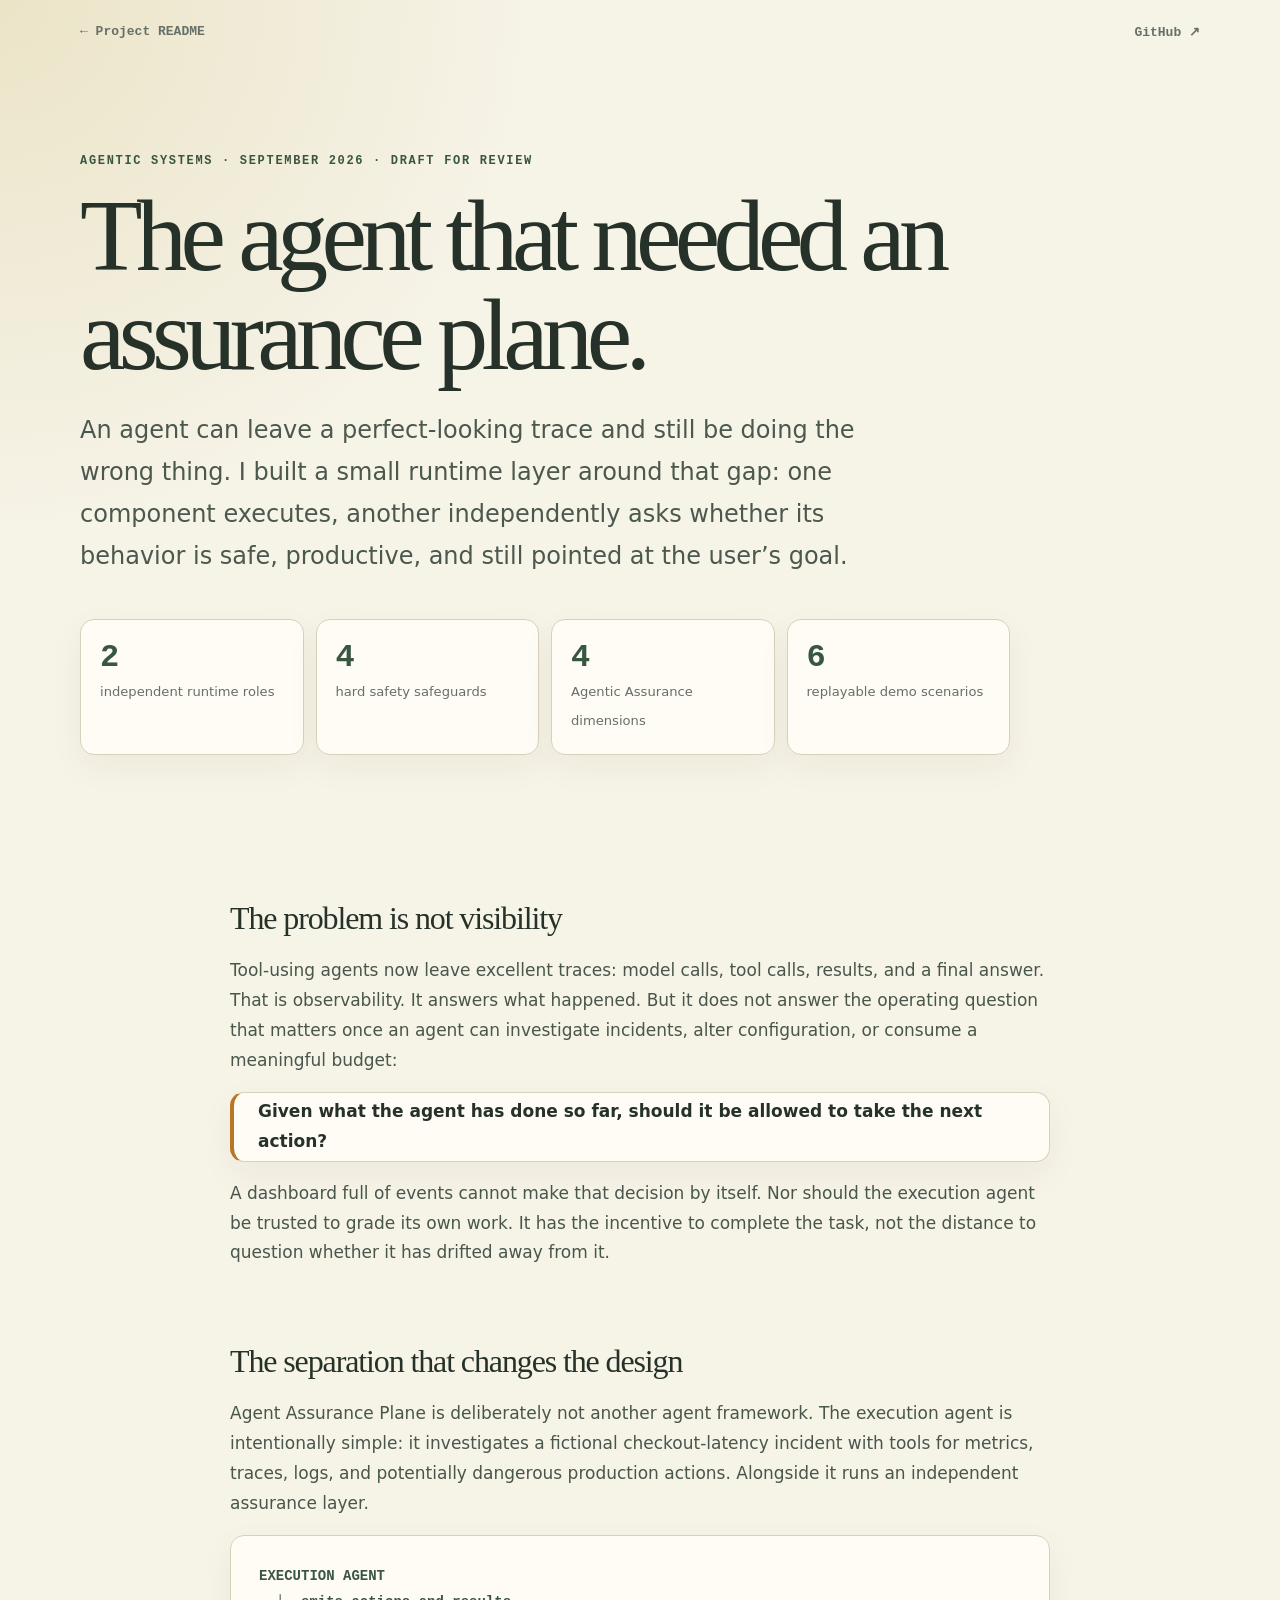
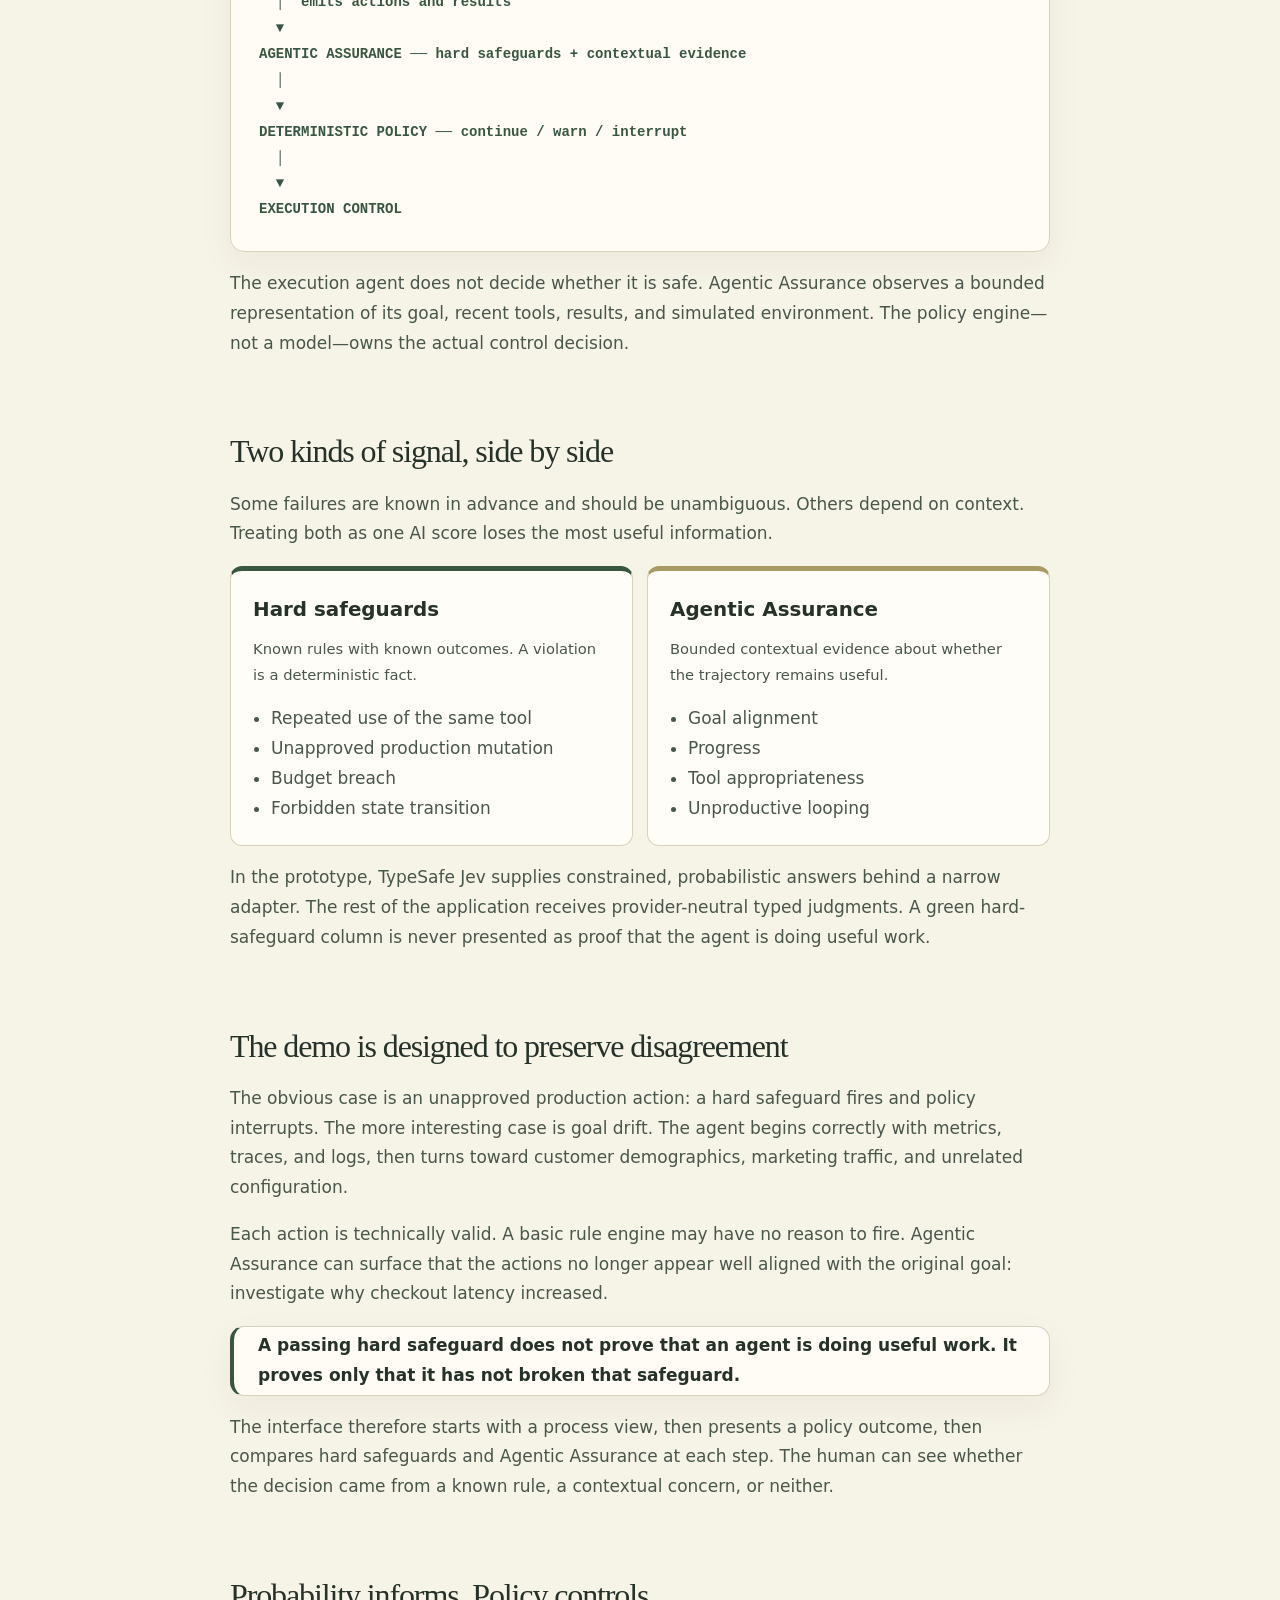
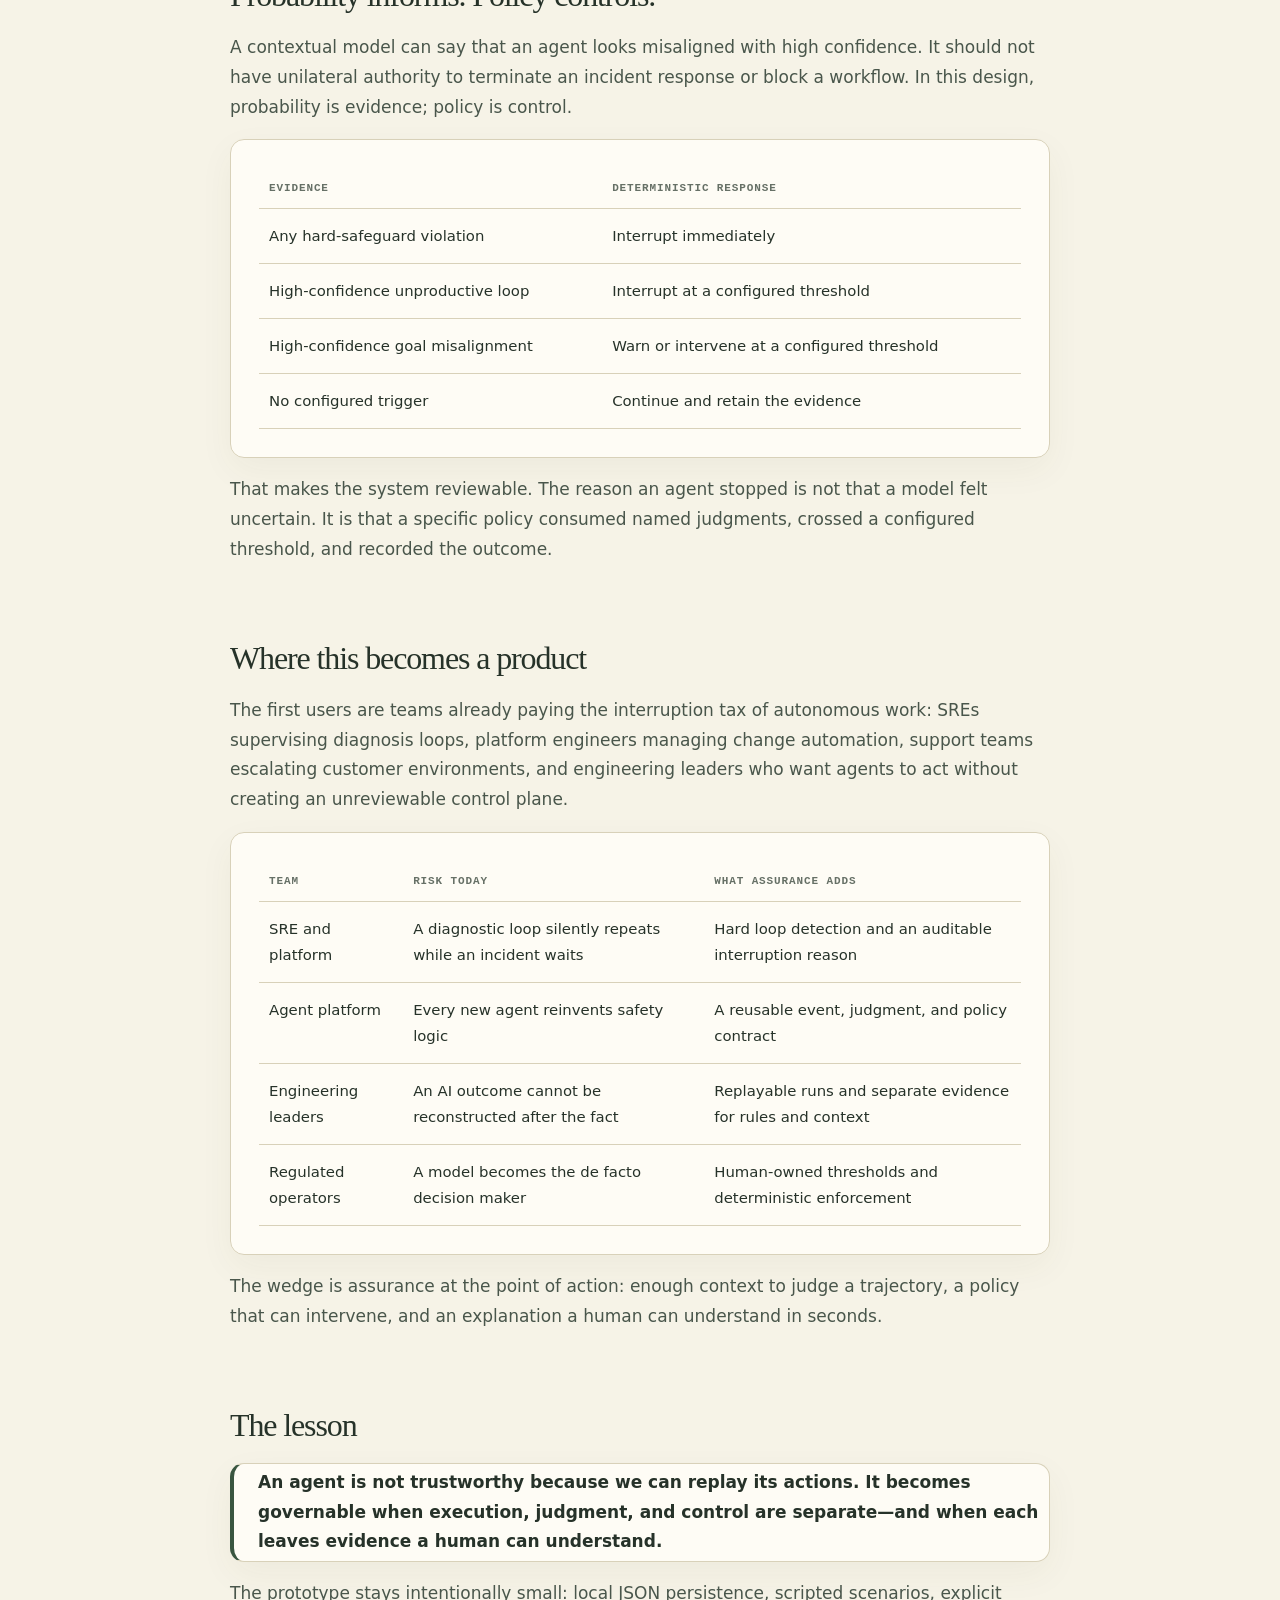
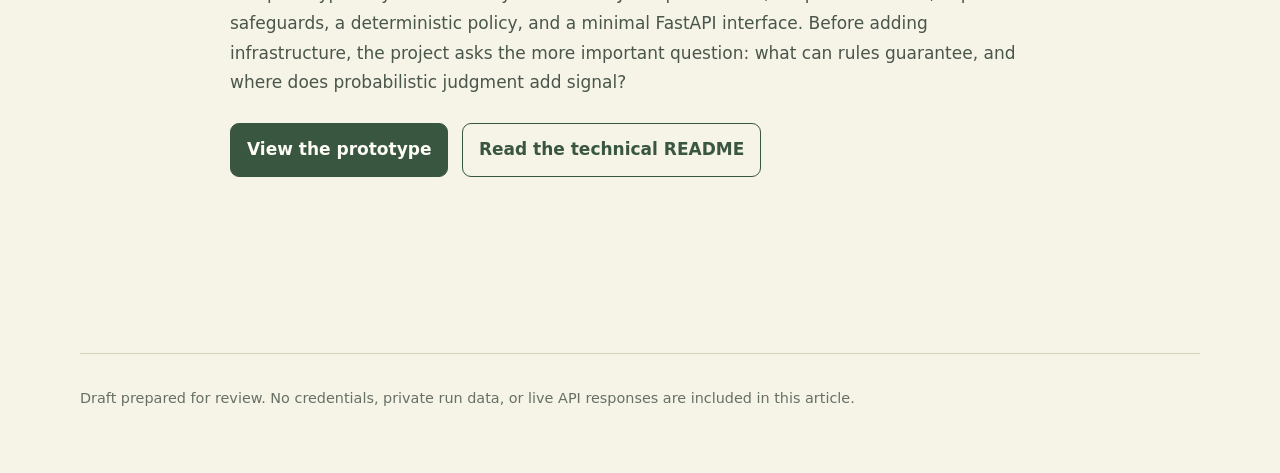
==== BLOG_POST.html @ 6aadb0b6 "docs: publish styled assurance article draft" ====
<!doctype html>
<html lang="en">
<head>
  <meta charset="utf-8">
  <meta name="viewport" content="width=device-width, initial-scale=1">
  <title>The Agent That Needed an Assurance Plane</title>
  <meta name="description" content="A draft article on separating execution agents from Agentic Assurance: hard safeguards, contextual evidence, deterministic policy, and human-readable intervention.">
  <style>
    :root { --ink:#263229; --muted:#667066; --paper:#f6f3e7; --card:#fffdf7; --line:#d8d1b9; --khaki:#a99a63; --forest:#395640; --sage:#e3eadb; --amber:#b87725; --red:#a7473d; }
    * { box-sizing:border-box; } html { scroll-behavior:smooth; }
    body { margin:0; color:var(--ink); background:radial-gradient(circle at 0 0,#ebe4c7,transparent 33rem),var(--paper); font:17px/1.75 Inter,ui-sans-serif,system-ui,sans-serif; }
    .shell { width:min(1120px,calc(100% - 40px)); margin:auto; } a { color:var(--forest); }
    nav { display:flex; justify-content:space-between; padding:24px 0; color:var(--muted); font:700 13px ui-monospace,SFMono-Regular,Menlo,monospace; } nav a { color:inherit; text-decoration:none; }
    header { max-width:930px; padding:90px 0 70px; } .eyebrow { color:var(--forest); font:800 12px ui-monospace,SFMono-Regular,Menlo,monospace; letter-spacing:.14em; text-transform:uppercase; }
    h1 { margin:18px 0 24px; font:clamp(3.1rem,8vw,6.6rem)/.97 Georgia,serif; letter-spacing:-.065em; } .lede { max-width:780px; color:#4b584d; font-size:clamp(1.15rem,2.4vw,1.5rem); }
    .stats { display:grid; grid-template-columns:repeat(4,1fr); gap:12px; margin-top:42px; } .stat,.panel { border:1px solid var(--line); background:rgba(255,253,247,.9); border-radius:14px; box-shadow:0 12px 35px rgba(77,69,35,.05); }.stat { padding:19px; }.stat strong { display:block; color:var(--forest); font:800 2rem ui-monospace,SFMono-Regular,Menlo,monospace; }.stat span { color:var(--muted); font-size:.82rem; }
    article { width:min(820px,100%); margin:auto; padding-bottom:100px; } section { margin:76px 0; } h2 { margin:0 0 20px; font:2rem/1.1 Georgia,serif; letter-spacing:-.035em; } h3 { margin-top:32px; } p,li { color:#49564b; }.panel { padding:28px; }.callout { border-left:4px solid var(--amber); padding:4px 0 4px 24px; }.good { border-left-color:var(--forest); }
    .flow { overflow-x:auto; color:var(--forest); font:600 14px/1.85 ui-monospace,SFMono-Regular,Menlo,monospace; white-space:pre; } table { width:100%; border-collapse:collapse; font-size:.93rem; } th,td { border-bottom:1px solid var(--line); padding:14px 10px; text-align:left; vertical-align:top; } th { color:var(--muted); font:700 11px ui-monospace,SFMono-Regular,Menlo,monospace; letter-spacing:.08em; text-transform:uppercase; }
    .compare { display:grid; grid-template-columns:1fr 1fr; gap:14px; }.compare > div { padding:22px; border:1px solid var(--line); border-radius:12px; background:var(--card); }.compare > div:first-child { border-top:5px solid var(--forest); }.compare > div:last-child { border-top:5px solid var(--khaki); }.compare h3 { margin:0 0 8px; }.compare p { margin:0; font-size:.92rem; }.compare ul { padding-left:18px; margin-bottom:0; }
    .button { display:inline-block; margin:8px 8px 0 0; padding:11px 16px; border:1px solid var(--forest); border-radius:9px; background:var(--forest); color:#fffdf7; font-weight:800; text-decoration:none; }.button.secondary { background:transparent; color:var(--forest); } footer { border-top:1px solid var(--line); padding:32px 0 60px; color:var(--muted); font-size:.9rem; }
    @media (max-width:720px) { .stats,.compare { grid-template-columns:1fr 1fr; } header { padding-top:55px; }.compare { grid-template-columns:1fr; } }
  </style>
</head>
<body>
  <div class="shell">
    <nav><a href="./README.md">← Project README</a><a href="https://github.com/mailtotanvir/Agent-Assurance-Plane">GitHub ↗</a></nav>
    <header>
      <div class="eyebrow">Agentic systems · September 2026 · Draft for review</div>
      <h1>The agent that needed an assurance plane.</h1>
      <p class="lede">An agent can leave a perfect-looking trace and still be doing the wrong thing. I built a small runtime layer around that gap: one component executes, another independently asks whether its behavior is safe, productive, and still pointed at the user’s goal.</p>
      <div class="stats">
        <div class="stat"><strong>2</strong><span>independent runtime roles</span></div>
        <div class="stat"><strong>4</strong><span>hard safety safeguards</span></div>
        <div class="stat"><strong>4</strong><span>Agentic Assurance dimensions</span></div>
        <div class="stat"><strong>6</strong><span>replayable demo scenarios</span></div>
      </div>
    </header>

    <article>
      <section>
        <h2>The problem is not visibility</h2>
        <p>Tool-using agents now leave excellent traces: model calls, tool calls, results, and a final answer. That is observability. It answers what happened. But it does not answer the operating question that matters once an agent can investigate incidents, alter configuration, or consume a meaningful budget:</p>
        <div class="panel callout"><strong>Given what the agent has done so far, should it be allowed to take the next action?</strong></div>
        <p>A dashboard full of events cannot make that decision by itself. Nor should the execution agent be trusted to grade its own work. It has the incentive to complete the task, not the distance to question whether it has drifted away from it.</p>
      </section>

      <section>
        <h2>The separation that changes the design</h2>
        <p>Agent Assurance Plane is deliberately not another agent framework. The execution agent is intentionally simple: it investigates a fictional checkout-latency incident with tools for metrics, traces, logs, and potentially dangerous production actions. Alongside it runs an independent assurance layer.</p>
        <div class="panel flow">EXECUTION AGENT
  │  emits actions and results
  ▼
AGENTIC ASSURANCE ── hard safeguards + contextual evidence
  │
  ▼
DETERMINISTIC POLICY ── continue / warn / interrupt
  │
  ▼
EXECUTION CONTROL</div>
        <p>The execution agent does not decide whether it is safe. Agentic Assurance observes a bounded representation of its goal, recent tools, results, and simulated environment. The policy engine—not a model—owns the actual control decision.</p>
      </section>

      <section>
        <h2>Two kinds of signal, side by side</h2>
        <p>Some failures are known in advance and should be unambiguous. Others depend on context. Treating both as one AI score loses the most useful information.</p>
        <div class="compare">
          <div>
            <h3>Hard safeguards</h3>
            <p>Known rules with known outcomes. A violation is a deterministic fact.</p>
            <ul>
              <li>Repeated use of the same tool</li>
              <li>Unapproved production mutation</li>
              <li>Budget breach</li>
              <li>Forbidden state transition</li>
            </ul>
          </div>
          <div>
            <h3>Agentic Assurance</h3>
            <p>Bounded contextual evidence about whether the trajectory remains useful.</p>
            <ul>
              <li>Goal alignment</li>
              <li>Progress</li>
              <li>Tool appropriateness</li>
              <li>Unproductive looping</li>
            </ul>
          </div>
        </div>
        <p>In the prototype, TypeSafe Jev supplies constrained, probabilistic answers behind a narrow adapter. The rest of the application receives provider-neutral typed judgments. A green hard-safeguard column is never presented as proof that the agent is doing useful work.</p>
      </section>

      <section>
        <h2>The demo is designed to preserve disagreement</h2>
        <p>The obvious case is an unapproved production action: a hard safeguard fires and policy interrupts. The more interesting case is goal drift. The agent begins correctly with metrics, traces, and logs, then turns toward customer demographics, marketing traffic, and unrelated configuration.</p>
        <p>Each action is technically valid. A basic rule engine may have no reason to fire. Agentic Assurance can surface that the actions no longer appear well aligned with the original goal: investigate why checkout latency increased.</p>
        <div class="panel callout good"><strong>A passing hard safeguard does not prove that an agent is doing useful work. It proves only that it has not broken that safeguard.</strong></div>
        <p>The interface therefore starts with a process view, then presents a policy outcome, then compares hard safeguards and Agentic Assurance at each step. The human can see whether the decision came from a known rule, a contextual concern, or neither.</p>
      </section>

      <section>
        <h2>Probability informs. Policy controls.</h2>
        <p>A contextual model can say that an agent looks misaligned with high confidence. It should not have unilateral authority to terminate an incident response or block a workflow. In this design, probability is evidence; policy is control.</p>
        <div class="panel">
          <table>
            <thead><tr><th>Evidence</th><th>Deterministic response</th></tr></thead>
            <tbody>
              <tr><td>Any hard-safeguard violation</td><td>Interrupt immediately</td></tr>
              <tr><td>High-confidence unproductive loop</td><td>Interrupt at a configured threshold</td></tr>
              <tr><td>High-confidence goal misalignment</td><td>Warn or intervene at a configured threshold</td></tr>
              <tr><td>No configured trigger</td><td>Continue and retain the evidence</td></tr>
            </tbody>
          </table>
        </div>
        <p>That makes the system reviewable. The reason an agent stopped is not that a model felt uncertain. It is that a specific policy consumed named judgments, crossed a configured threshold, and recorded the outcome.</p>
      </section>

      <section>
        <h2>Where this becomes a product</h2>
        <p>The first users are teams already paying the interruption tax of autonomous work: SREs supervising diagnosis loops, platform engineers managing change automation, support teams escalating customer environments, and engineering leaders who want agents to act without creating an unreviewable control plane.</p>
        <div class="panel">
          <table>
            <thead><tr><th>Team</th><th>Risk today</th><th>What assurance adds</th></tr></thead>
            <tbody>
              <tr><td>SRE and platform</td><td>A diagnostic loop silently repeats while an incident waits</td><td>Hard loop detection and an auditable interruption reason</td></tr>
              <tr><td>Agent platform</td><td>Every new agent reinvents safety logic</td><td>A reusable event, judgment, and policy contract</td></tr>
              <tr><td>Engineering leaders</td><td>An AI outcome cannot be reconstructed after the fact</td><td>Replayable runs and separate evidence for rules and context</td></tr>
              <tr><td>Regulated operators</td><td>A model becomes the de facto decision maker</td><td>Human-owned thresholds and deterministic enforcement</td></tr>
            </tbody>
          </table>
        </div>
        <p>The wedge is assurance at the point of action: enough context to judge a trajectory, a policy that can intervene, and an explanation a human can understand in seconds.</p>
      </section>

      <section>
        <h2>The lesson</h2>
        <div class="panel callout good"><strong>An agent is not trustworthy because we can replay its actions. It becomes governable when execution, judgment, and control are separate—and when each leaves evidence a human can understand.</strong></div>
        <p>The prototype stays intentionally small: local JSON persistence, scripted scenarios, explicit safeguards, a deterministic policy, and a minimal FastAPI interface. Before adding infrastructure, the project asks the more important question: what can rules guarantee, and where does probabilistic judgment add signal?</p>
        <a class="button" href="https://github.com/mailtotanvir/Agent-Assurance-Plane">View the prototype</a>
        <a class="button secondary" href="./README.md">Read the technical README</a>
      </section>
    </article>
    <footer>Draft prepared for review. No credentials, private run data, or live API responses are included in this article.</footer>
  </div>
</body>
</html>
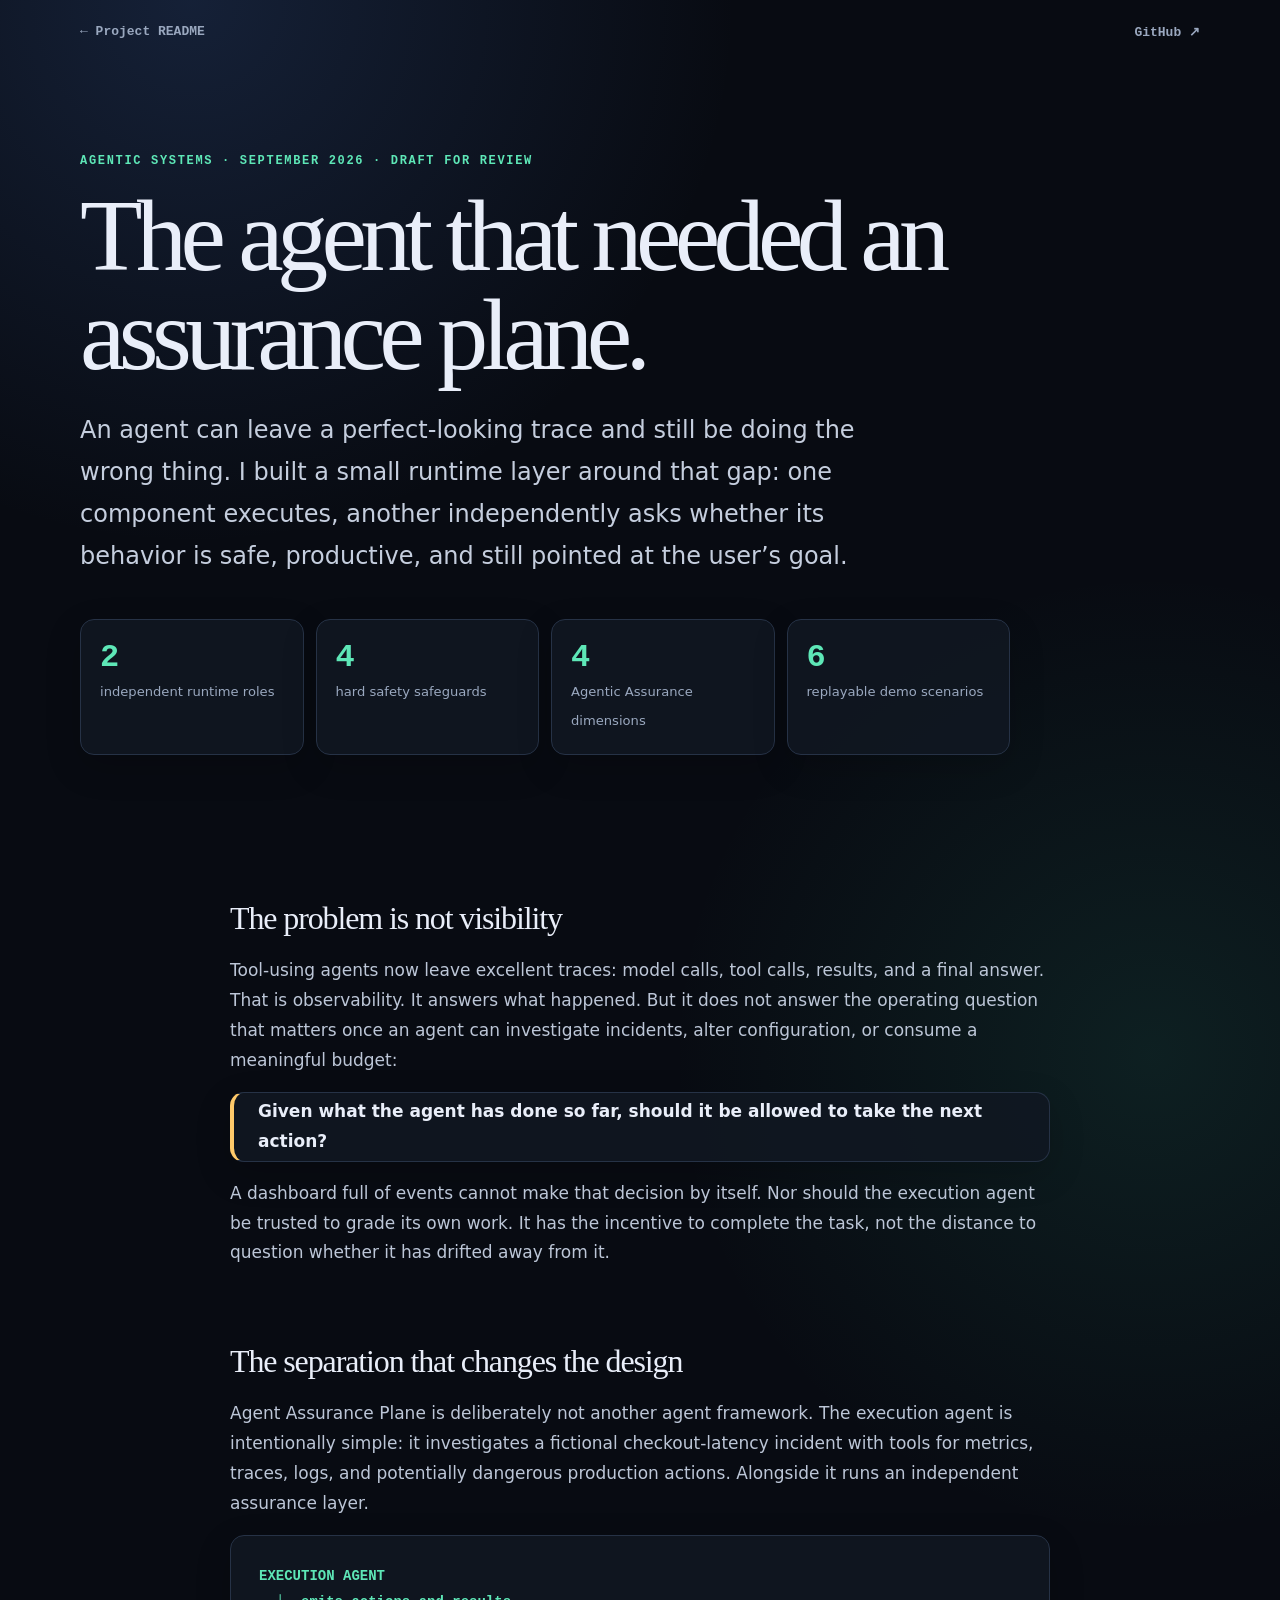
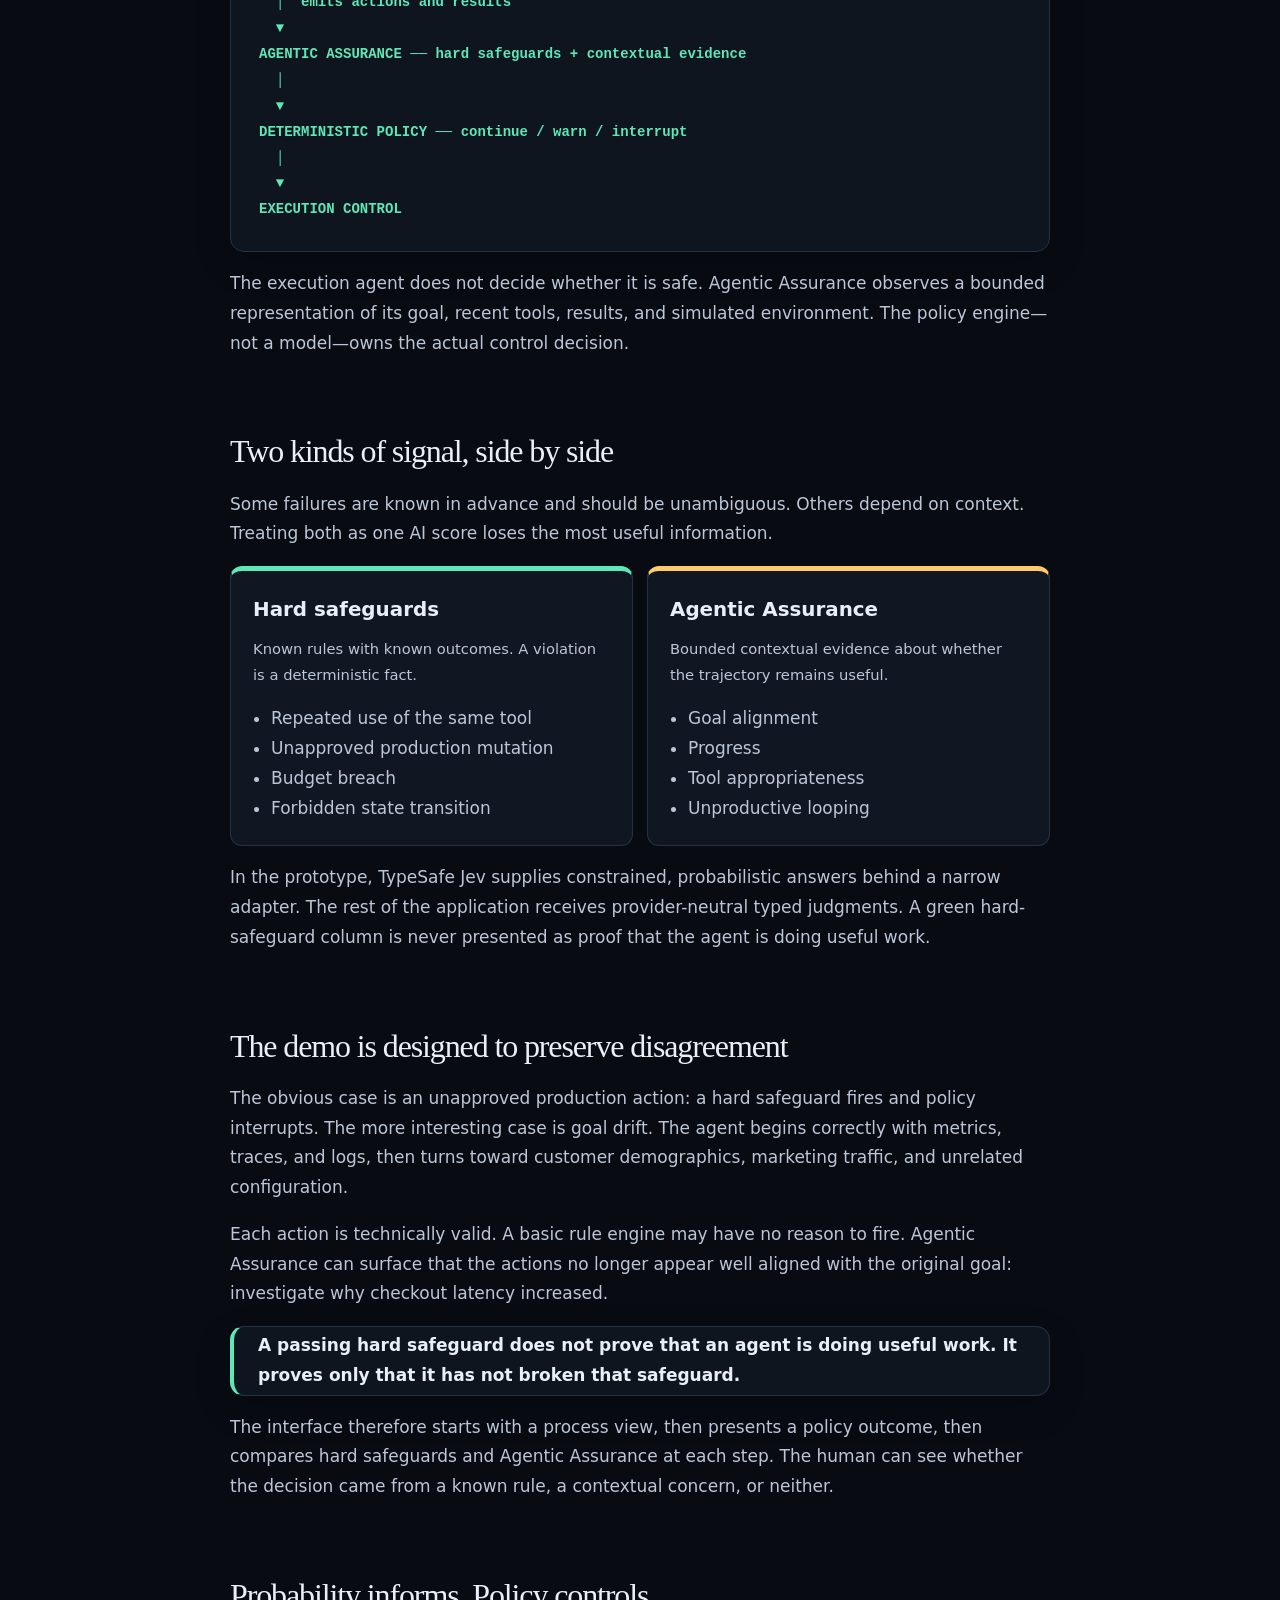
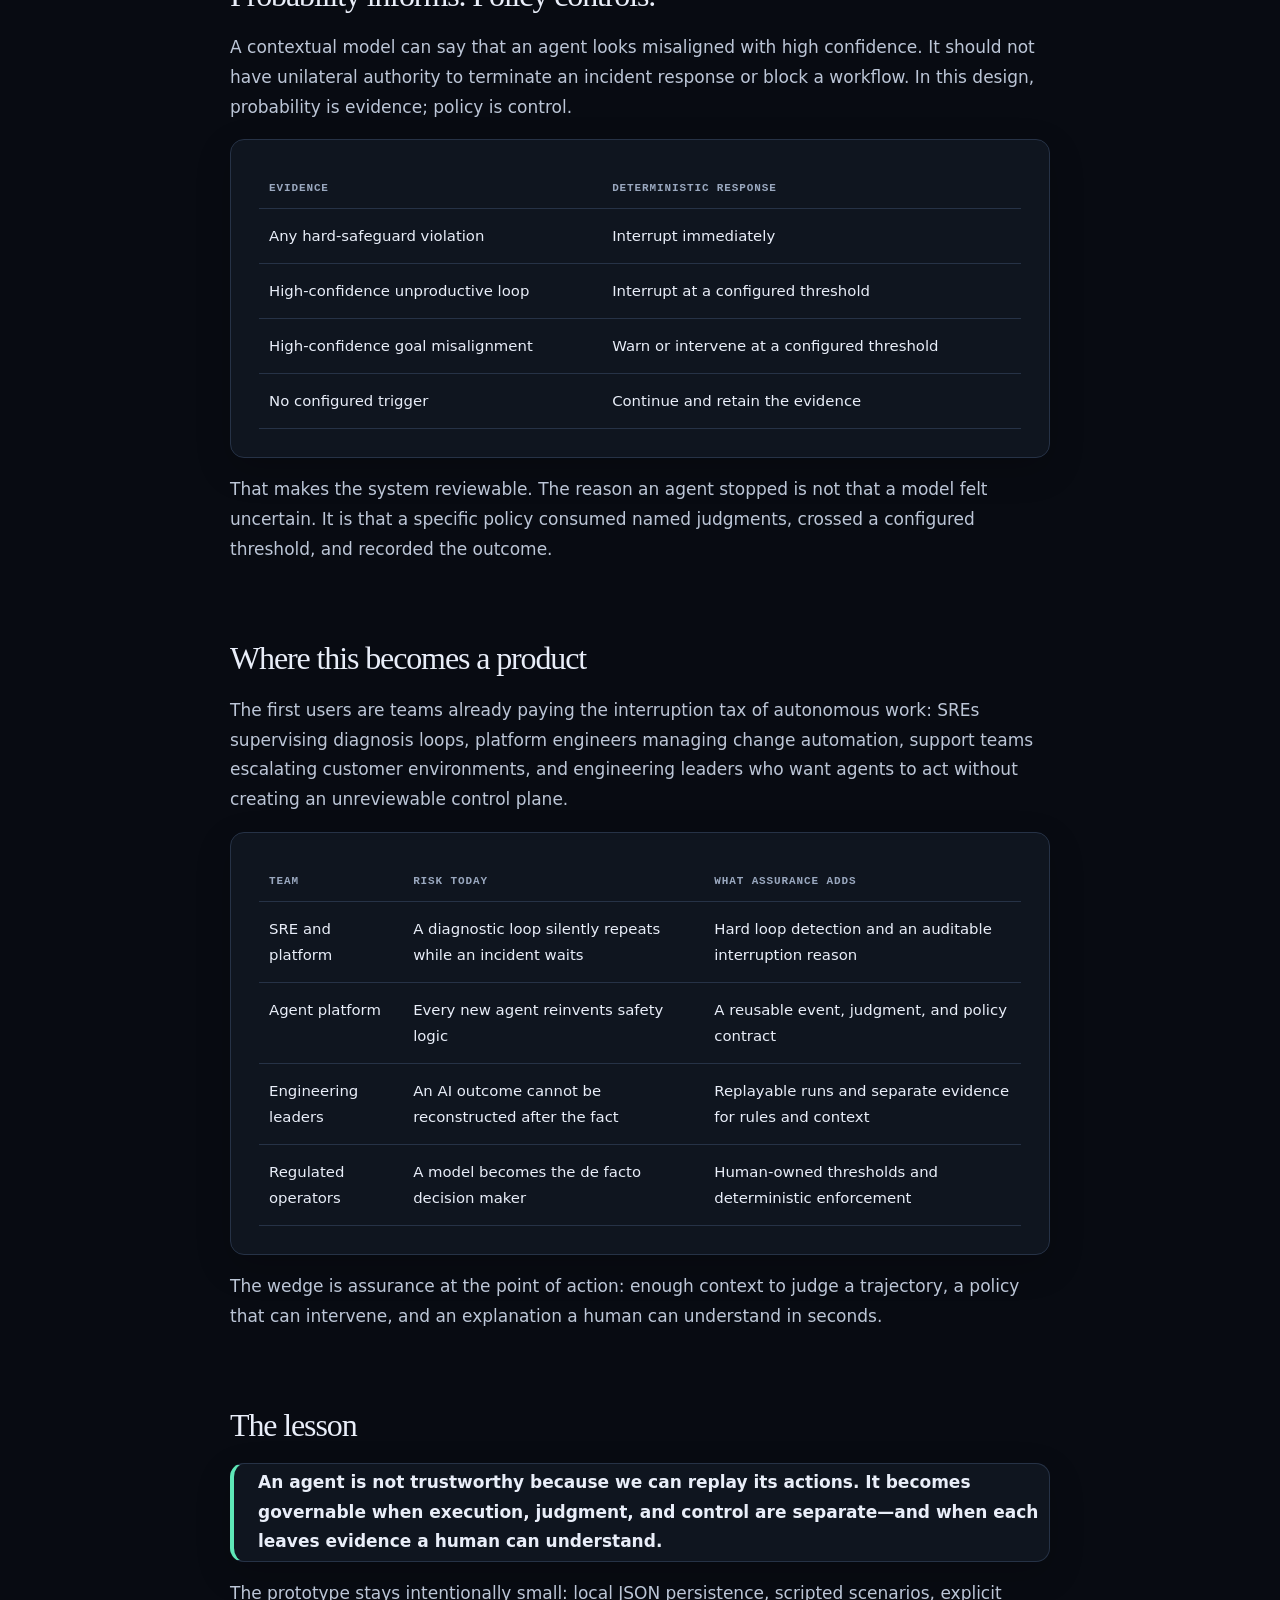
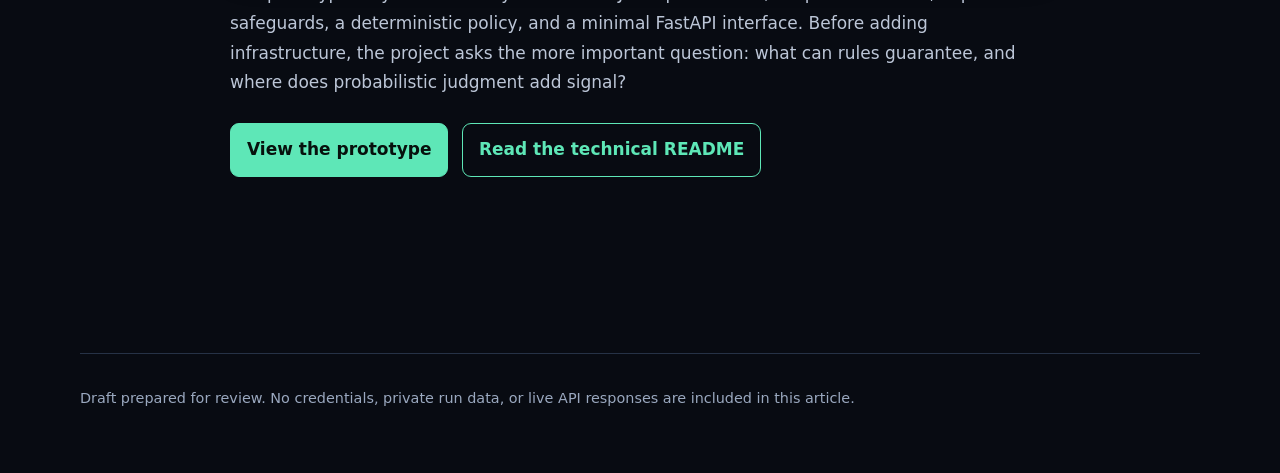
==== commit ac4490d9: "style: align article with dark blog theme" ====
--- a/BLOG_POST.html
+++ b/BLOG_POST.html
@@ -6,18 +6,18 @@
   <title>The Agent That Needed an Assurance Plane</title>
   <meta name="description" content="A draft article on separating execution agents from Agentic Assurance: hard safeguards, contextual evidence, deterministic policy, and human-readable intervention.">
   <style>
-    :root { --ink:#263229; --muted:#667066; --paper:#f6f3e7; --card:#fffdf7; --line:#d8d1b9; --khaki:#a99a63; --forest:#395640; --sage:#e3eadb; --amber:#b87725; --red:#a7473d; }
+    :root { --ink:#e9eef9; --muted:#9aa8bf; --paper:#080b12; --card:#101722; --line:#263246; --khaki:#ffca6a; --forest:#5ee7b7; --sage:#172339; --amber:#ffca6a; --red:#ff7c89; }
     * { box-sizing:border-box; } html { scroll-behavior:smooth; }
-    body { margin:0; color:var(--ink); background:radial-gradient(circle at 0 0,#ebe4c7,transparent 33rem),var(--paper); font:17px/1.75 Inter,ui-sans-serif,system-ui,sans-serif; }
+    body { margin:0; color:var(--ink); background:radial-gradient(circle at 15% 0%,rgba(64,104,178,.23),transparent 34rem),radial-gradient(circle at 90% 20%,rgba(54,181,146,.12),transparent 30rem),var(--paper); font:17px/1.75 Inter,ui-sans-serif,system-ui,sans-serif; }
     .shell { width:min(1120px,calc(100% - 40px)); margin:auto; } a { color:var(--forest); }
     nav { display:flex; justify-content:space-between; padding:24px 0; color:var(--muted); font:700 13px ui-monospace,SFMono-Regular,Menlo,monospace; } nav a { color:inherit; text-decoration:none; }
     header { max-width:930px; padding:90px 0 70px; } .eyebrow { color:var(--forest); font:800 12px ui-monospace,SFMono-Regular,Menlo,monospace; letter-spacing:.14em; text-transform:uppercase; }
-    h1 { margin:18px 0 24px; font:clamp(3.1rem,8vw,6.6rem)/.97 Georgia,serif; letter-spacing:-.065em; } .lede { max-width:780px; color:#4b584d; font-size:clamp(1.15rem,2.4vw,1.5rem); }
-    .stats { display:grid; grid-template-columns:repeat(4,1fr); gap:12px; margin-top:42px; } .stat,.panel { border:1px solid var(--line); background:rgba(255,253,247,.9); border-radius:14px; box-shadow:0 12px 35px rgba(77,69,35,.05); }.stat { padding:19px; }.stat strong { display:block; color:var(--forest); font:800 2rem ui-monospace,SFMono-Regular,Menlo,monospace; }.stat span { color:var(--muted); font-size:.82rem; }
-    article { width:min(820px,100%); margin:auto; padding-bottom:100px; } section { margin:76px 0; } h2 { margin:0 0 20px; font:2rem/1.1 Georgia,serif; letter-spacing:-.035em; } h3 { margin-top:32px; } p,li { color:#49564b; }.panel { padding:28px; }.callout { border-left:4px solid var(--amber); padding:4px 0 4px 24px; }.good { border-left-color:var(--forest); }
+    h1 { margin:18px 0 24px; font:clamp(3.1rem,8vw,6.6rem)/.97 Georgia,serif; letter-spacing:-.065em; } .lede { max-width:780px; color:#c5cede; font-size:clamp(1.15rem,2.4vw,1.5rem); }
+    .stats { display:grid; grid-template-columns:repeat(4,1fr); gap:12px; margin-top:42px; } .stat,.panel { border:1px solid var(--line); background:rgba(16,23,34,.88); border-radius:14px; box-shadow:0 12px 35px rgba(0,0,0,.18); }.stat { padding:19px; }.stat strong { display:block; color:var(--forest); font:800 2rem ui-monospace,SFMono-Regular,Menlo,monospace; }.stat span { color:var(--muted); font-size:.82rem; }
+    article { width:min(820px,100%); margin:auto; padding-bottom:100px; } section { margin:76px 0; } h2 { margin:0 0 20px; font:2rem/1.1 Georgia,serif; letter-spacing:-.035em; } h3 { margin-top:32px; } p,li { color:#bcc6d7; }.panel { padding:28px; }.callout { border-left:4px solid var(--amber); padding:4px 0 4px 24px; }.good { border-left-color:var(--forest); }
     .flow { overflow-x:auto; color:var(--forest); font:600 14px/1.85 ui-monospace,SFMono-Regular,Menlo,monospace; white-space:pre; } table { width:100%; border-collapse:collapse; font-size:.93rem; } th,td { border-bottom:1px solid var(--line); padding:14px 10px; text-align:left; vertical-align:top; } th { color:var(--muted); font:700 11px ui-monospace,SFMono-Regular,Menlo,monospace; letter-spacing:.08em; text-transform:uppercase; }
     .compare { display:grid; grid-template-columns:1fr 1fr; gap:14px; }.compare > div { padding:22px; border:1px solid var(--line); border-radius:12px; background:var(--card); }.compare > div:first-child { border-top:5px solid var(--forest); }.compare > div:last-child { border-top:5px solid var(--khaki); }.compare h3 { margin:0 0 8px; }.compare p { margin:0; font-size:.92rem; }.compare ul { padding-left:18px; margin-bottom:0; }
-    .button { display:inline-block; margin:8px 8px 0 0; padding:11px 16px; border:1px solid var(--forest); border-radius:9px; background:var(--forest); color:#fffdf7; font-weight:800; text-decoration:none; }.button.secondary { background:transparent; color:var(--forest); } footer { border-top:1px solid var(--line); padding:32px 0 60px; color:var(--muted); font-size:.9rem; }
+    .button { display:inline-block; margin:8px 8px 0 0; padding:11px 16px; border:1px solid var(--forest); border-radius:9px; background:var(--forest); color:#07110d; font-weight:800; text-decoration:none; }.button.secondary { background:transparent; color:var(--forest); } footer { border-top:1px solid var(--line); padding:32px 0 60px; color:var(--muted); font-size:.9rem; }
     @media (max-width:720px) { .stats,.compare { grid-template-columns:1fr 1fr; } header { padding-top:55px; }.compare { grid-template-columns:1fr; } }
   </style>
 </head>
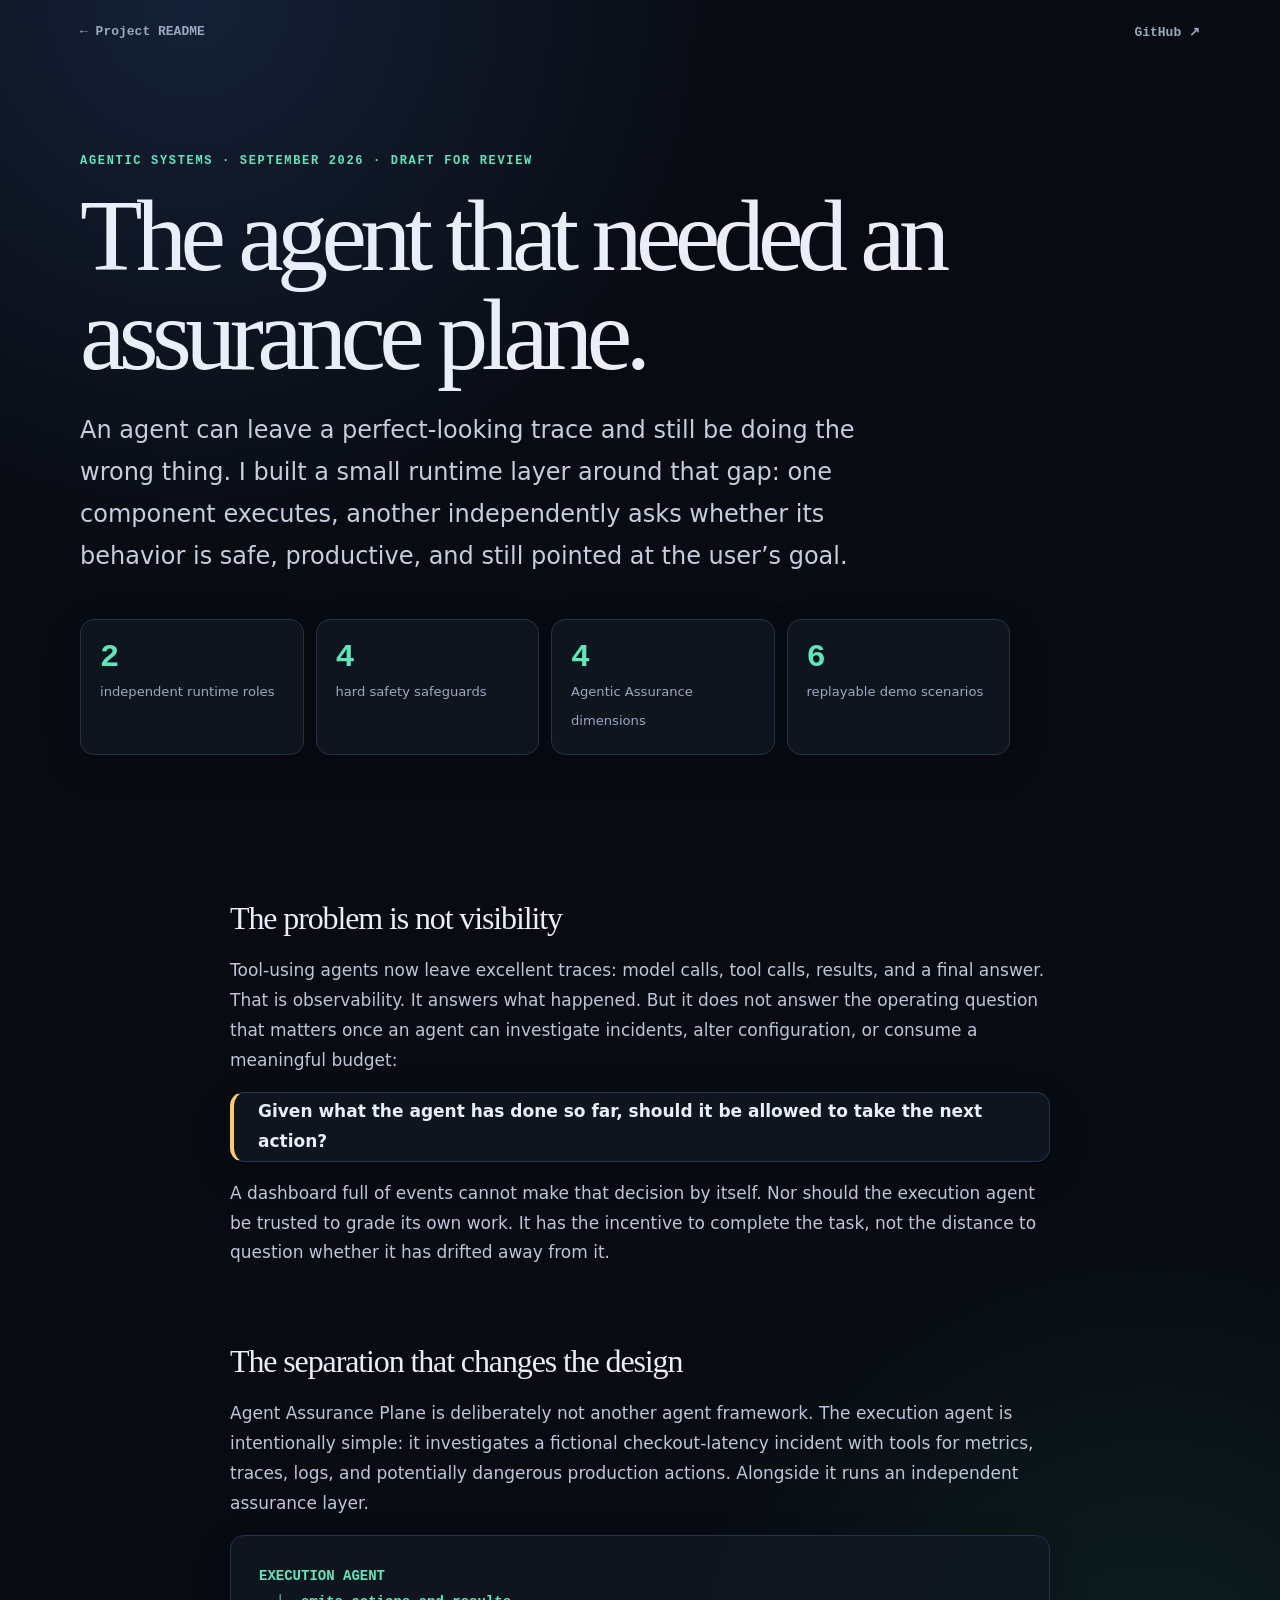
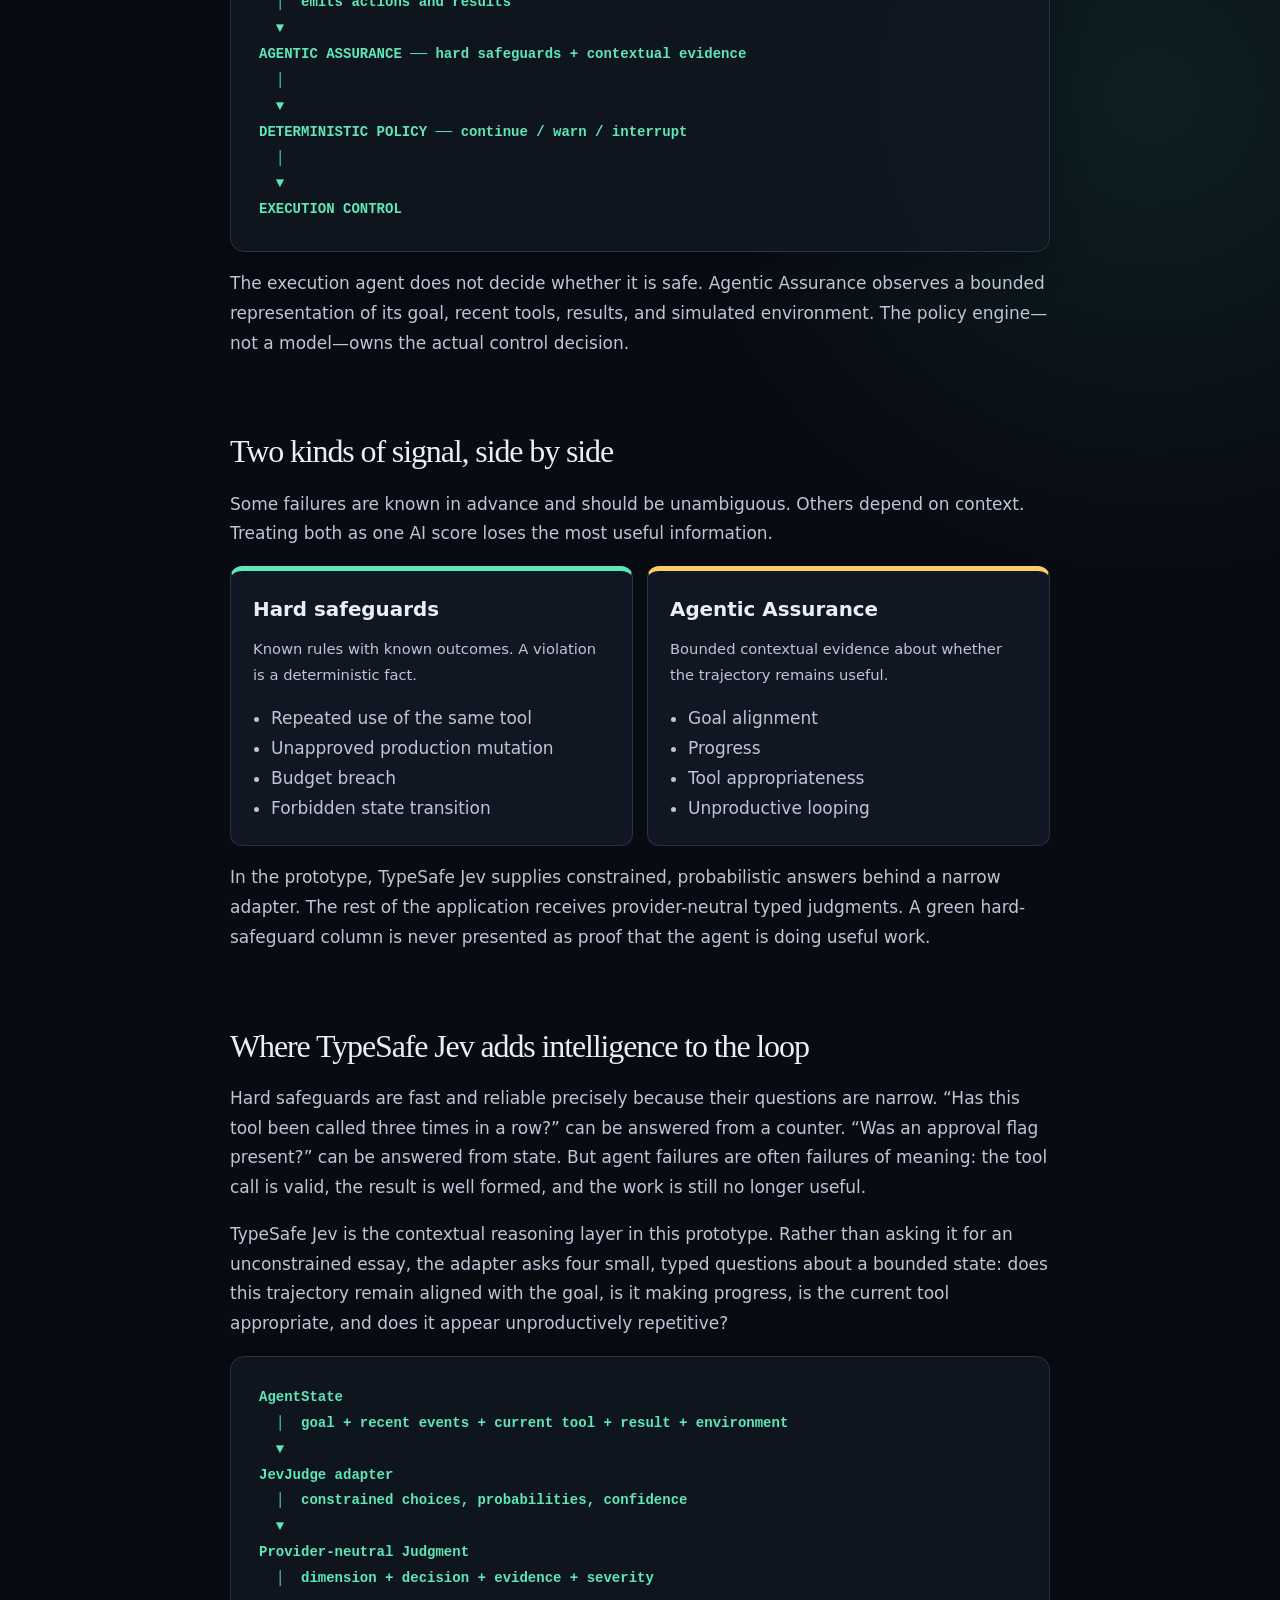
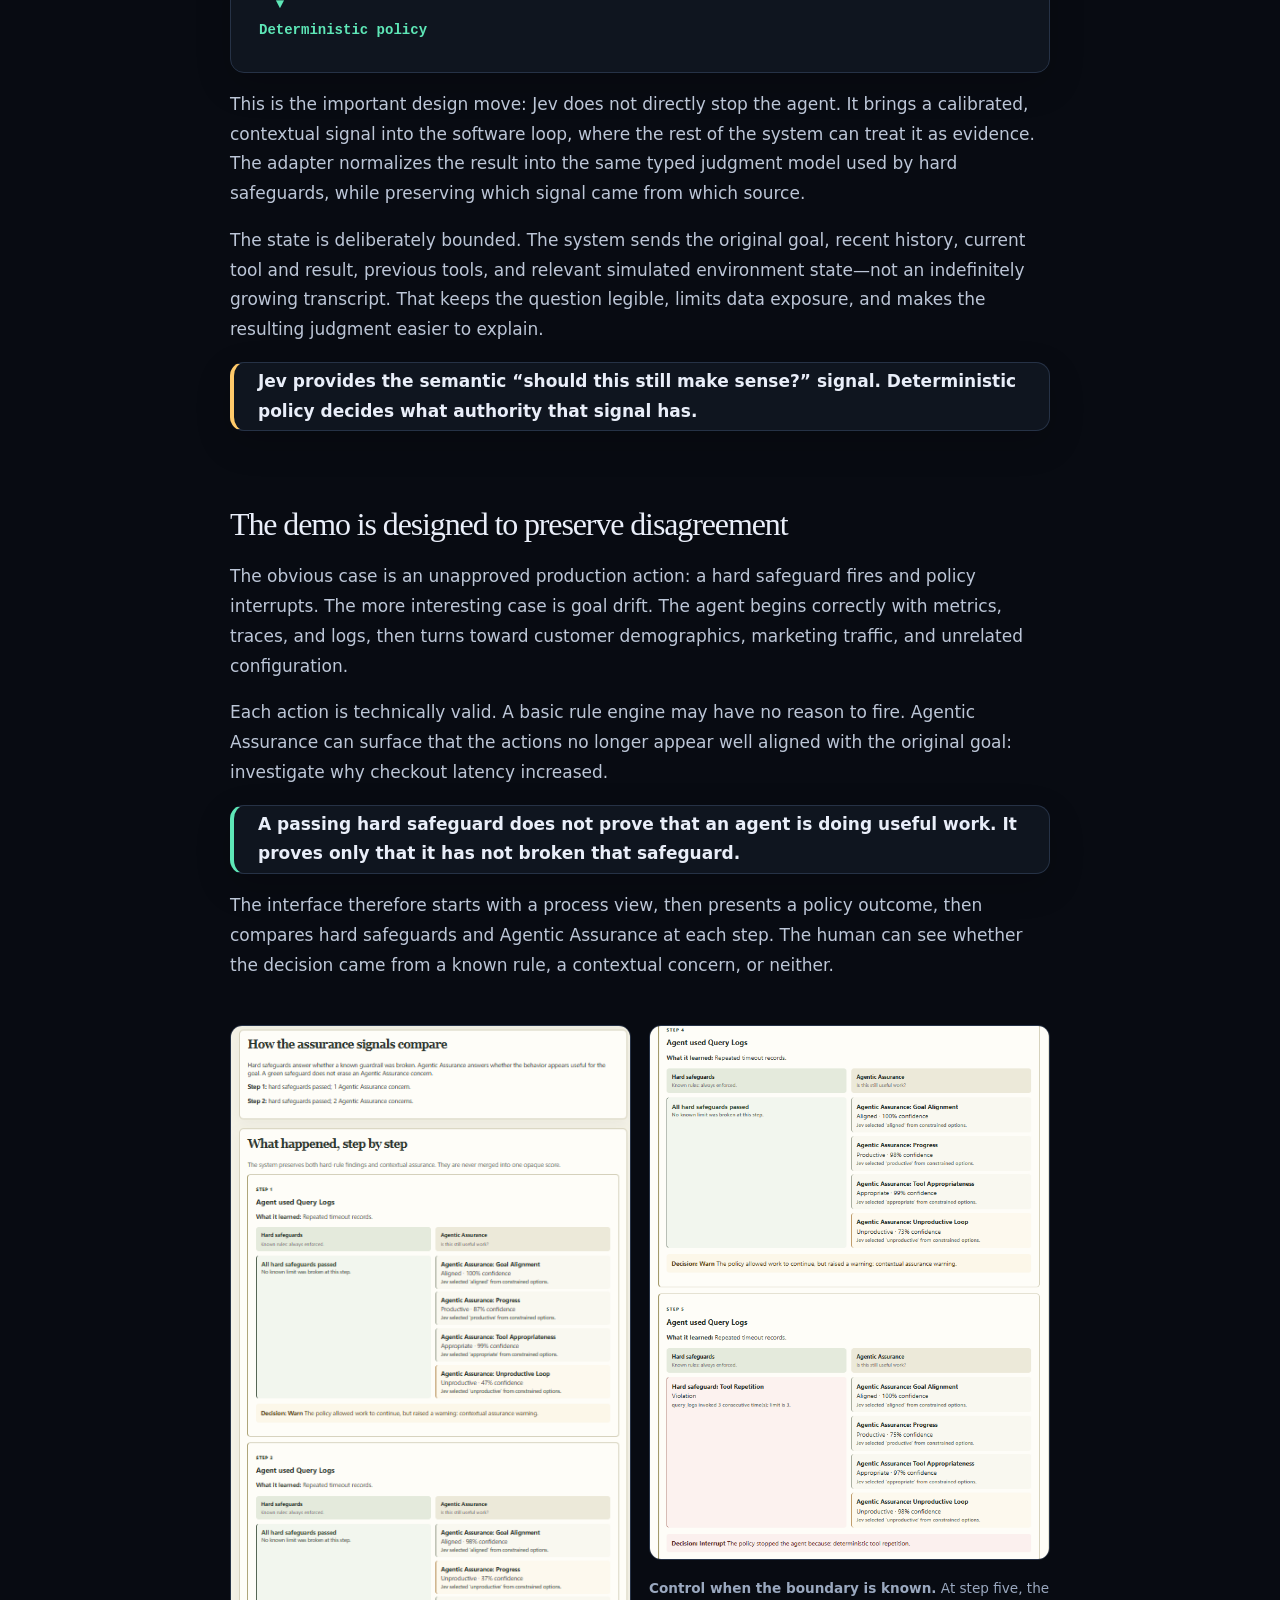
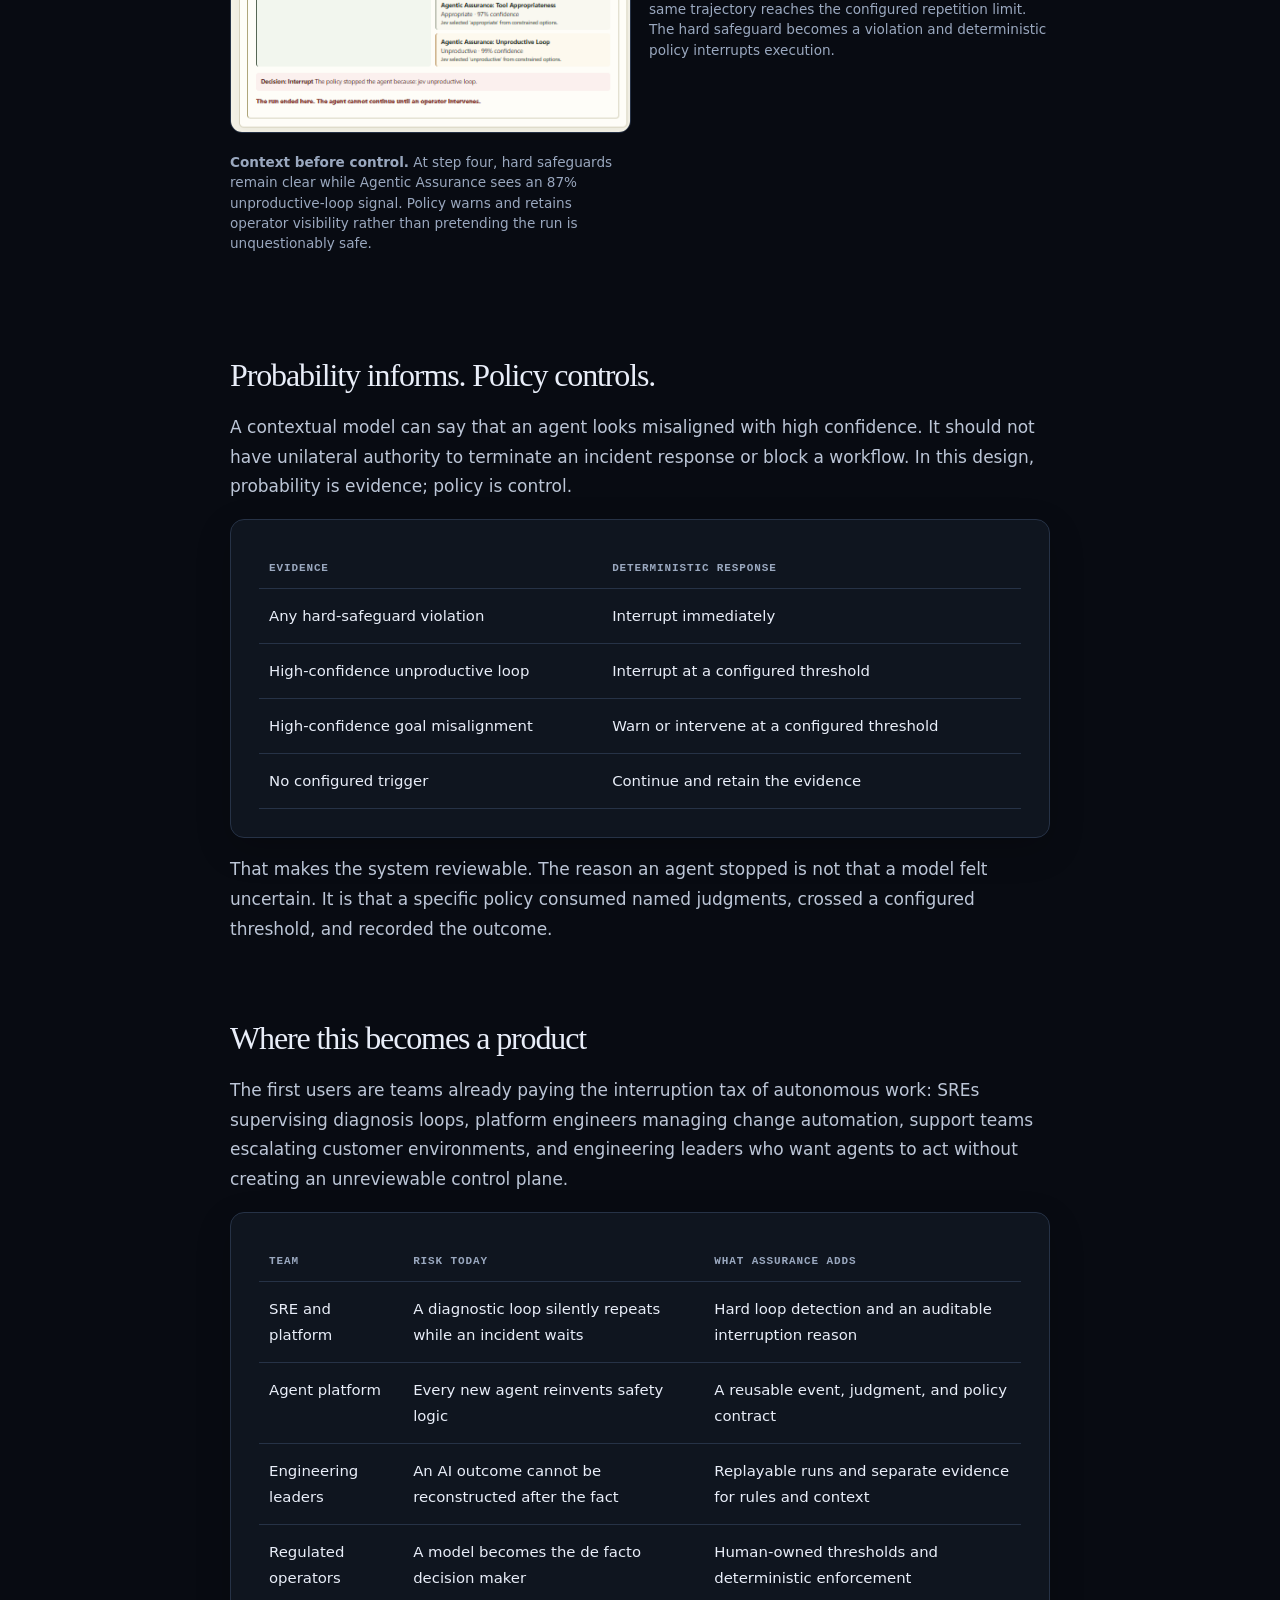
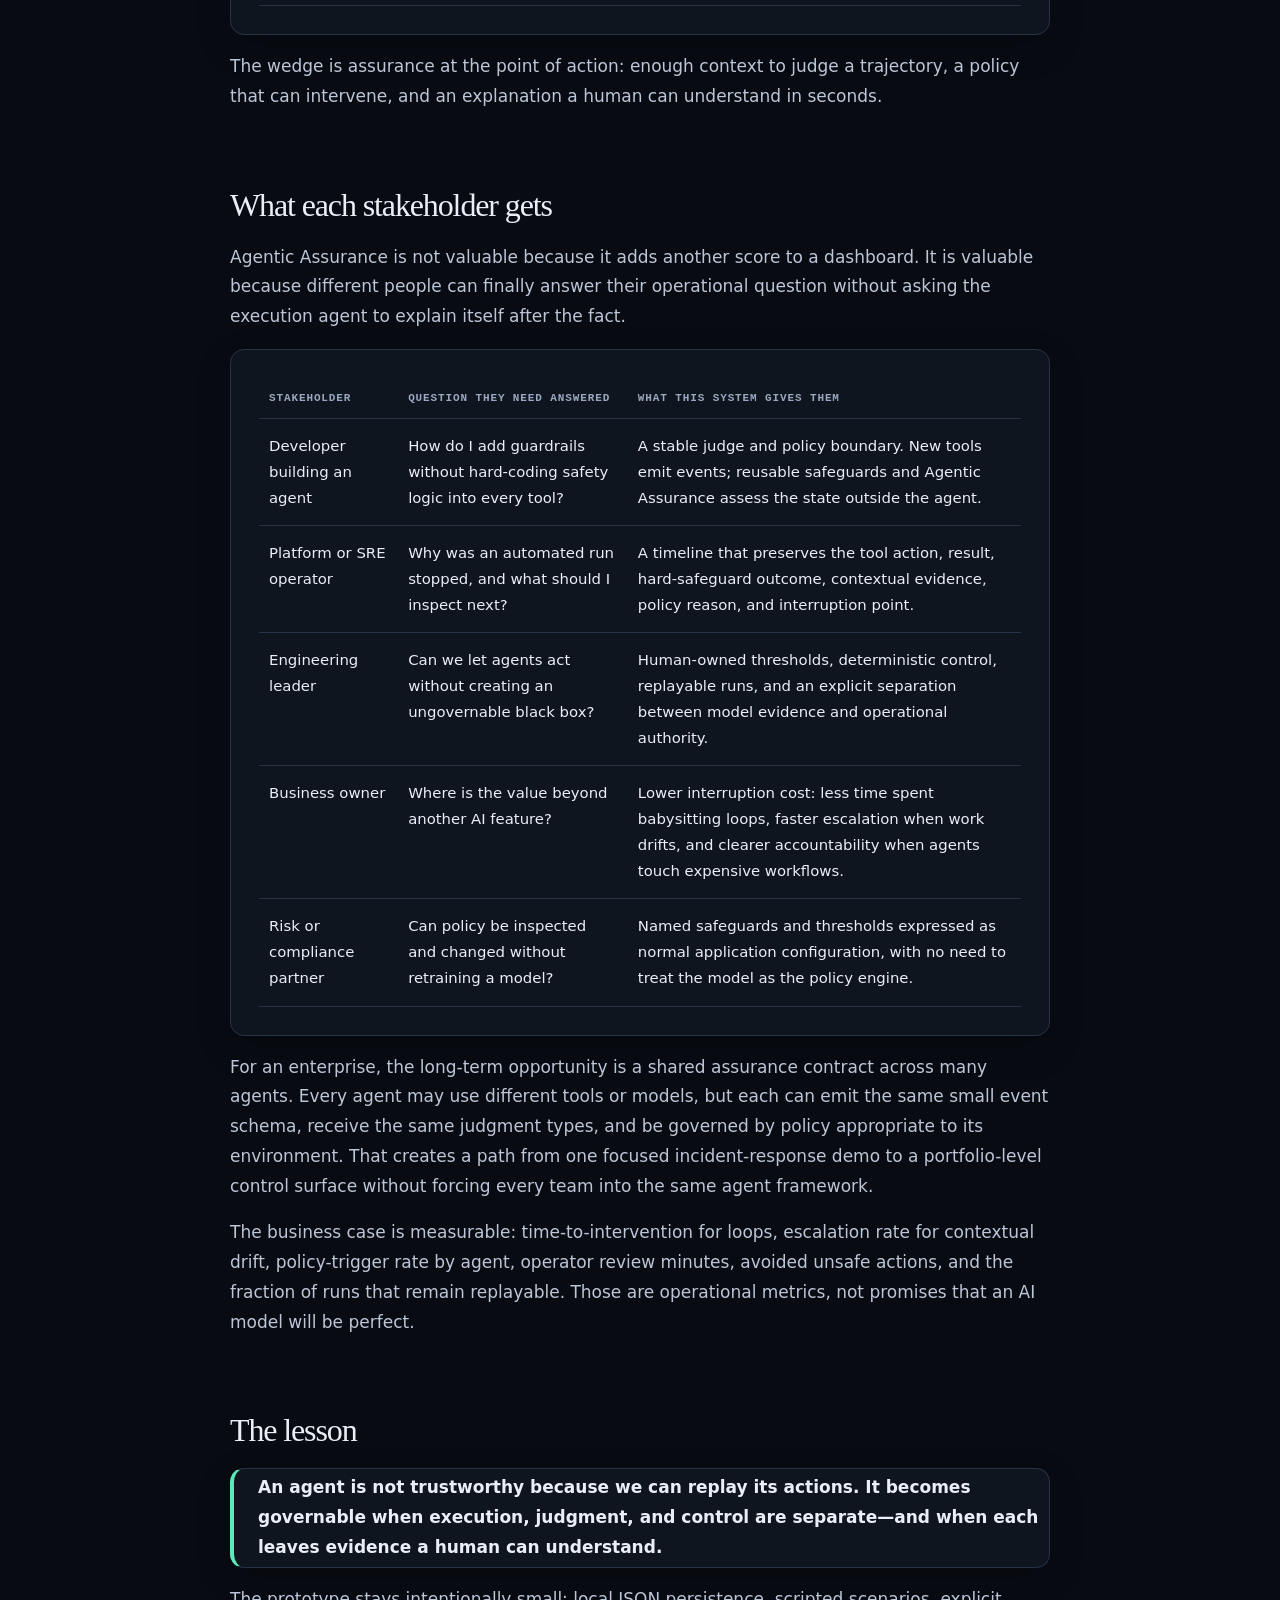
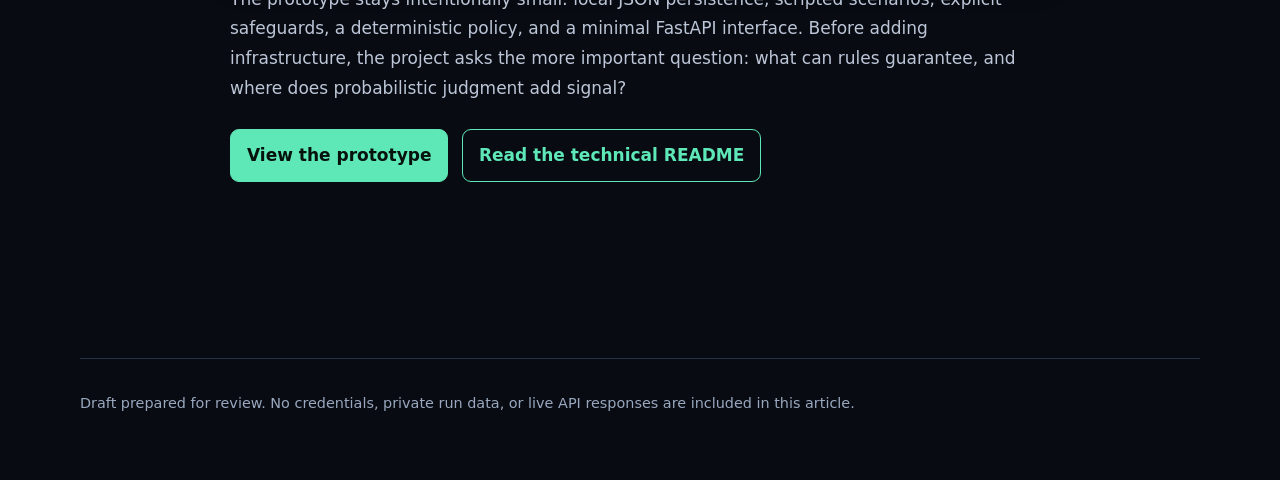
==== commit f92a05dc: "docs: add assurance evidence and enterprise narrative" ====
--- a/BLOG_POST.html
+++ b/BLOG_POST.html
@@ -17,8 +17,9 @@
     article { width:min(820px,100%); margin:auto; padding-bottom:100px; } section { margin:76px 0; } h2 { margin:0 0 20px; font:2rem/1.1 Georgia,serif; letter-spacing:-.035em; } h3 { margin-top:32px; } p,li { color:#bcc6d7; }.panel { padding:28px; }.callout { border-left:4px solid var(--amber); padding:4px 0 4px 24px; }.good { border-left-color:var(--forest); }
     .flow { overflow-x:auto; color:var(--forest); font:600 14px/1.85 ui-monospace,SFMono-Regular,Menlo,monospace; white-space:pre; } table { width:100%; border-collapse:collapse; font-size:.93rem; } th,td { border-bottom:1px solid var(--line); padding:14px 10px; text-align:left; vertical-align:top; } th { color:var(--muted); font:700 11px ui-monospace,SFMono-Regular,Menlo,monospace; letter-spacing:.08em; text-transform:uppercase; }
     .compare { display:grid; grid-template-columns:1fr 1fr; gap:14px; }.compare > div { padding:22px; border:1px solid var(--line); border-radius:12px; background:var(--card); }.compare > div:first-child { border-top:5px solid var(--forest); }.compare > div:last-child { border-top:5px solid var(--khaki); }.compare h3 { margin:0 0 8px; }.compare p { margin:0; font-size:.92rem; }.compare ul { padding-left:18px; margin-bottom:0; }
+    figure { margin:28px 0; }.evidence-grid { display:grid; grid-template-columns:1fr 1fr; gap:18px; }.evidence-grid img { width:100%; border:1px solid var(--line); border-radius:12px; background:var(--card); }.evidence-grid figcaption { color:var(--muted); font-size:.85rem; line-height:1.5; margin-top:9px; }
     .button { display:inline-block; margin:8px 8px 0 0; padding:11px 16px; border:1px solid var(--forest); border-radius:9px; background:var(--forest); color:#07110d; font-weight:800; text-decoration:none; }.button.secondary { background:transparent; color:var(--forest); } footer { border-top:1px solid var(--line); padding:32px 0 60px; color:var(--muted); font-size:.9rem; }
-    @media (max-width:720px) { .stats,.compare { grid-template-columns:1fr 1fr; } header { padding-top:55px; }.compare { grid-template-columns:1fr; } }
+    @media (max-width:720px) { .stats,.compare { grid-template-columns:1fr 1fr; } header { padding-top:55px; }.compare,.evidence-grid { grid-template-columns:1fr; } }
   </style>
 </head>
 <body>
@@ -89,11 +90,40 @@
       </section>
 
       <section>
+        <h2>Where TypeSafe Jev adds intelligence to the loop</h2>
+        <p>Hard safeguards are fast and reliable precisely because their questions are narrow. “Has this tool been called three times in a row?” can be answered from a counter. “Was an approval flag present?” can be answered from state. But agent failures are often failures of meaning: the tool call is valid, the result is well formed, and the work is still no longer useful.</p>
+        <p>TypeSafe Jev is the contextual reasoning layer in this prototype. Rather than asking it for an unconstrained essay, the adapter asks four small, typed questions about a bounded state: does this trajectory remain aligned with the goal, is it making progress, is the current tool appropriate, and does it appear unproductively repetitive?</p>
+        <div class="panel flow">AgentState
+  │  goal + recent events + current tool + result + environment
+  ▼
+JevJudge adapter
+  │  constrained choices, probabilities, confidence
+  ▼
+Provider-neutral Judgment
+  │  dimension + decision + evidence + severity
+  ▼
+Deterministic policy</div>
+        <p>This is the important design move: Jev does not directly stop the agent. It brings a calibrated, contextual signal into the software loop, where the rest of the system can treat it as evidence. The adapter normalizes the result into the same typed judgment model used by hard safeguards, while preserving which signal came from which source.</p>
+        <p>The state is deliberately bounded. The system sends the original goal, recent history, current tool and result, previous tools, and relevant simulated environment state—not an indefinitely growing transcript. That keeps the question legible, limits data exposure, and makes the resulting judgment easier to explain.</p>
+        <div class="panel callout"><strong>Jev provides the semantic “should this still make sense?” signal. Deterministic policy decides what authority that signal has.</strong></div>
+      </section>
+
+      <section>
         <h2>The demo is designed to preserve disagreement</h2>
         <p>The obvious case is an unapproved production action: a hard safeguard fires and policy interrupts. The more interesting case is goal drift. The agent begins correctly with metrics, traces, and logs, then turns toward customer demographics, marketing traffic, and unrelated configuration.</p>
         <p>Each action is technically valid. A basic rule engine may have no reason to fire. Agentic Assurance can surface that the actions no longer appear well aligned with the original goal: investigate why checkout latency increased.</p>
         <div class="panel callout good"><strong>A passing hard safeguard does not prove that an agent is doing useful work. It proves only that it has not broken that safeguard.</strong></div>
         <p>The interface therefore starts with a process view, then presents a policy outcome, then compares hard safeguards and Agentic Assurance at each step. The human can see whether the decision came from a known rule, a contextual concern, or neither.</p>
+        <div class="evidence-grid">
+          <figure>
+            <img src="agentic-assurance-warning.png" alt="Agentic Assurance raises a warning while hard safeguards remain clear">
+            <figcaption><strong>Context before control.</strong> At step four, hard safeguards remain clear while Agentic Assurance sees an 87% unproductive-loop signal. Policy warns and retains operator visibility rather than pretending the run is unquestionably safe.</figcaption>
+          </figure>
+          <figure>
+            <img src="hard-safeguard-interrupt.png" alt="Tool repetition safeguard interrupts the execution agent">
+            <figcaption><strong>Control when the boundary is known.</strong> At step five, the same trajectory reaches the configured repetition limit. The hard safeguard becomes a violation and deterministic policy interrupts execution.</figcaption>
+          </figure>
+        </div>
       </section>
 
       <section>
@@ -131,6 +161,25 @@
       </section>
 
       <section>
+        <h2>What each stakeholder gets</h2>
+        <p>Agentic Assurance is not valuable because it adds another score to a dashboard. It is valuable because different people can finally answer their operational question without asking the execution agent to explain itself after the fact.</p>
+        <div class="panel">
+          <table>
+            <thead><tr><th>Stakeholder</th><th>Question they need answered</th><th>What this system gives them</th></tr></thead>
+            <tbody>
+              <tr><td>Developer building an agent</td><td>How do I add guardrails without hard-coding safety logic into every tool?</td><td>A stable judge and policy boundary. New tools emit events; reusable safeguards and Agentic Assurance assess the state outside the agent.</td></tr>
+              <tr><td>Platform or SRE operator</td><td>Why was an automated run stopped, and what should I inspect next?</td><td>A timeline that preserves the tool action, result, hard-safeguard outcome, contextual evidence, policy reason, and interruption point.</td></tr>
+              <tr><td>Engineering leader</td><td>Can we let agents act without creating an ungovernable black box?</td><td>Human-owned thresholds, deterministic control, replayable runs, and an explicit separation between model evidence and operational authority.</td></tr>
+              <tr><td>Business owner</td><td>Where is the value beyond another AI feature?</td><td>Lower interruption cost: less time spent babysitting loops, faster escalation when work drifts, and clearer accountability when agents touch expensive workflows.</td></tr>
+              <tr><td>Risk or compliance partner</td><td>Can policy be inspected and changed without retraining a model?</td><td>Named safeguards and thresholds expressed as normal application configuration, with no need to treat the model as the policy engine.</td></tr>
+            </tbody>
+          </table>
+        </div>
+        <p>For an enterprise, the long-term opportunity is a shared assurance contract across many agents. Every agent may use different tools or models, but each can emit the same small event schema, receive the same judgment types, and be governed by policy appropriate to its environment. That creates a path from one focused incident-response demo to a portfolio-level control surface without forcing every team into the same agent framework.</p>
+        <p>The business case is measurable: time-to-intervention for loops, escalation rate for contextual drift, policy-trigger rate by agent, operator review minutes, avoided unsafe actions, and the fraction of runs that remain replayable. Those are operational metrics, not promises that an AI model will be perfect.</p>
+      </section>
+
+      <section>
         <h2>The lesson</h2>
         <div class="panel callout good"><strong>An agent is not trustworthy because we can replay its actions. It becomes governable when execution, judgment, and control are separate—and when each leaves evidence a human can understand.</strong></div>
         <p>The prototype stays intentionally small: local JSON persistence, scripted scenarios, explicit safeguards, a deterministic policy, and a minimal FastAPI interface. Before adding infrastructure, the project asks the more important question: what can rules guarantee, and where does probabilistic judgment add signal?</p>
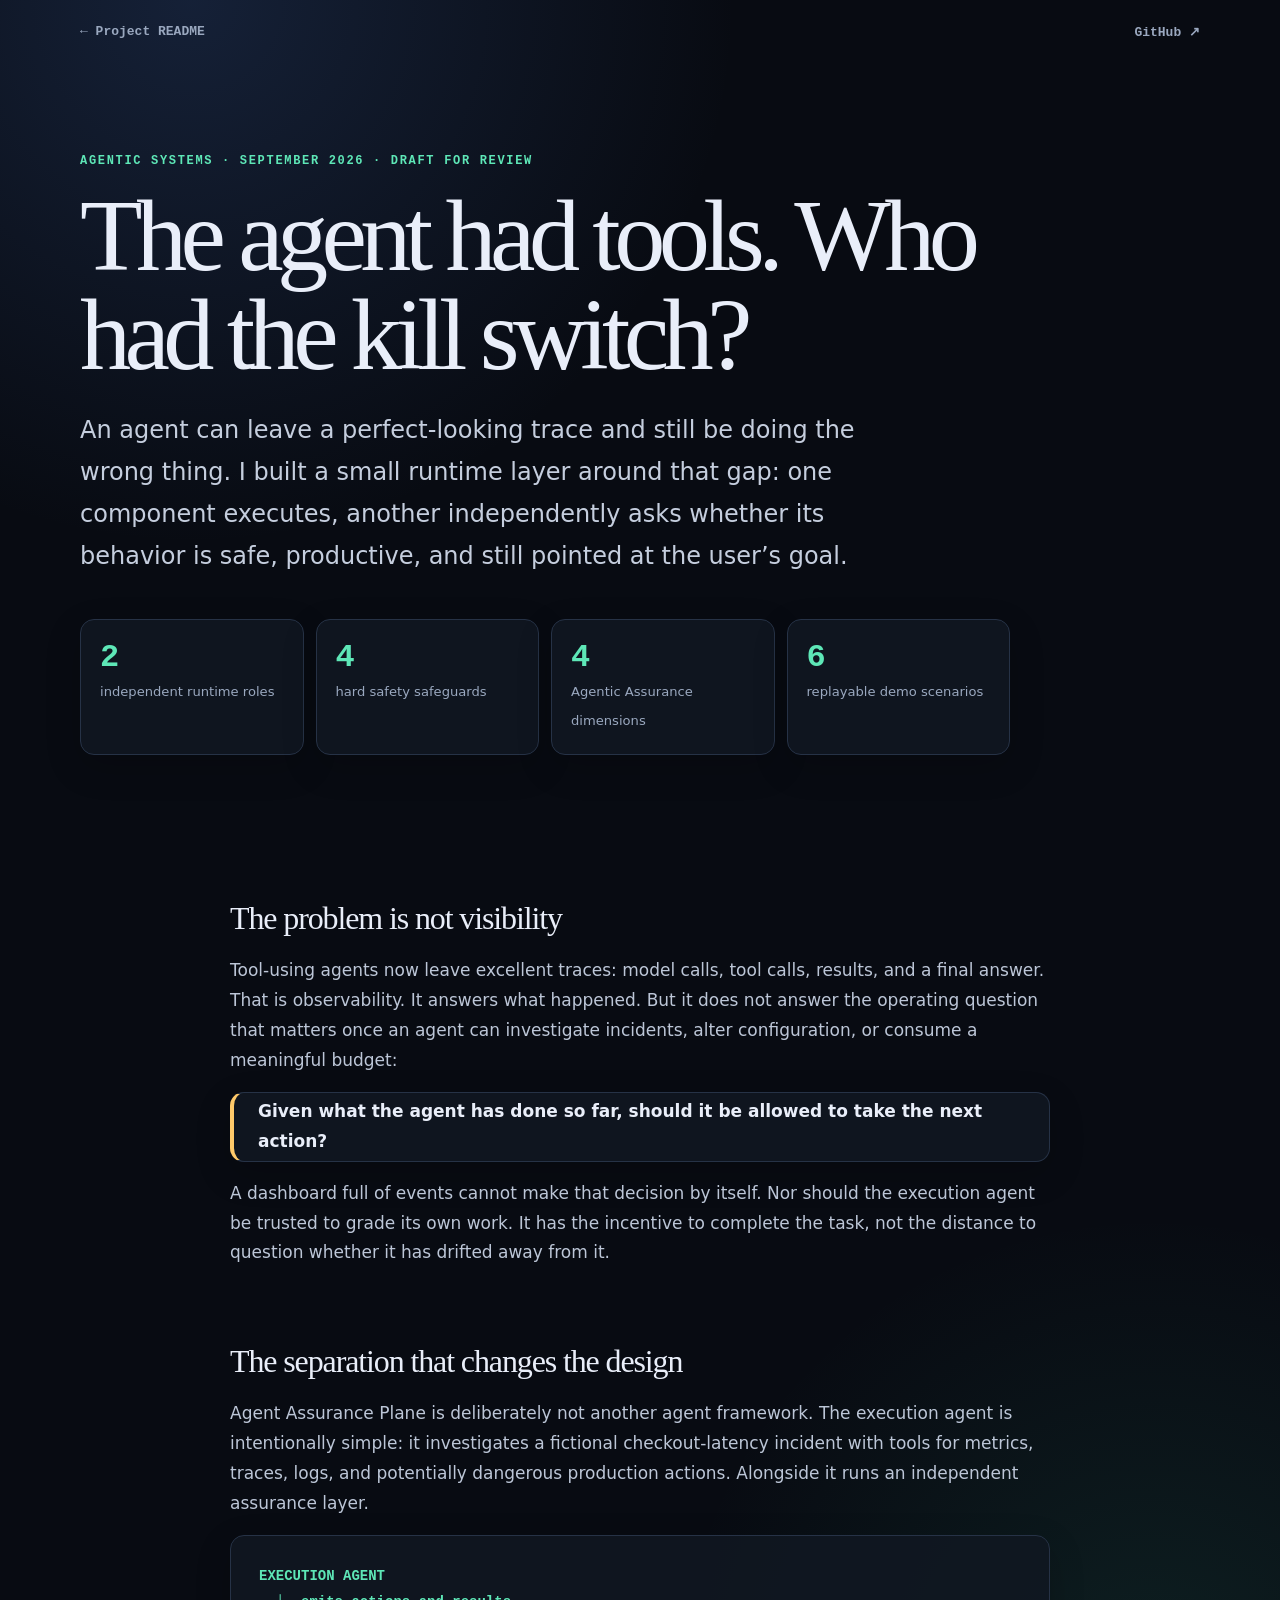
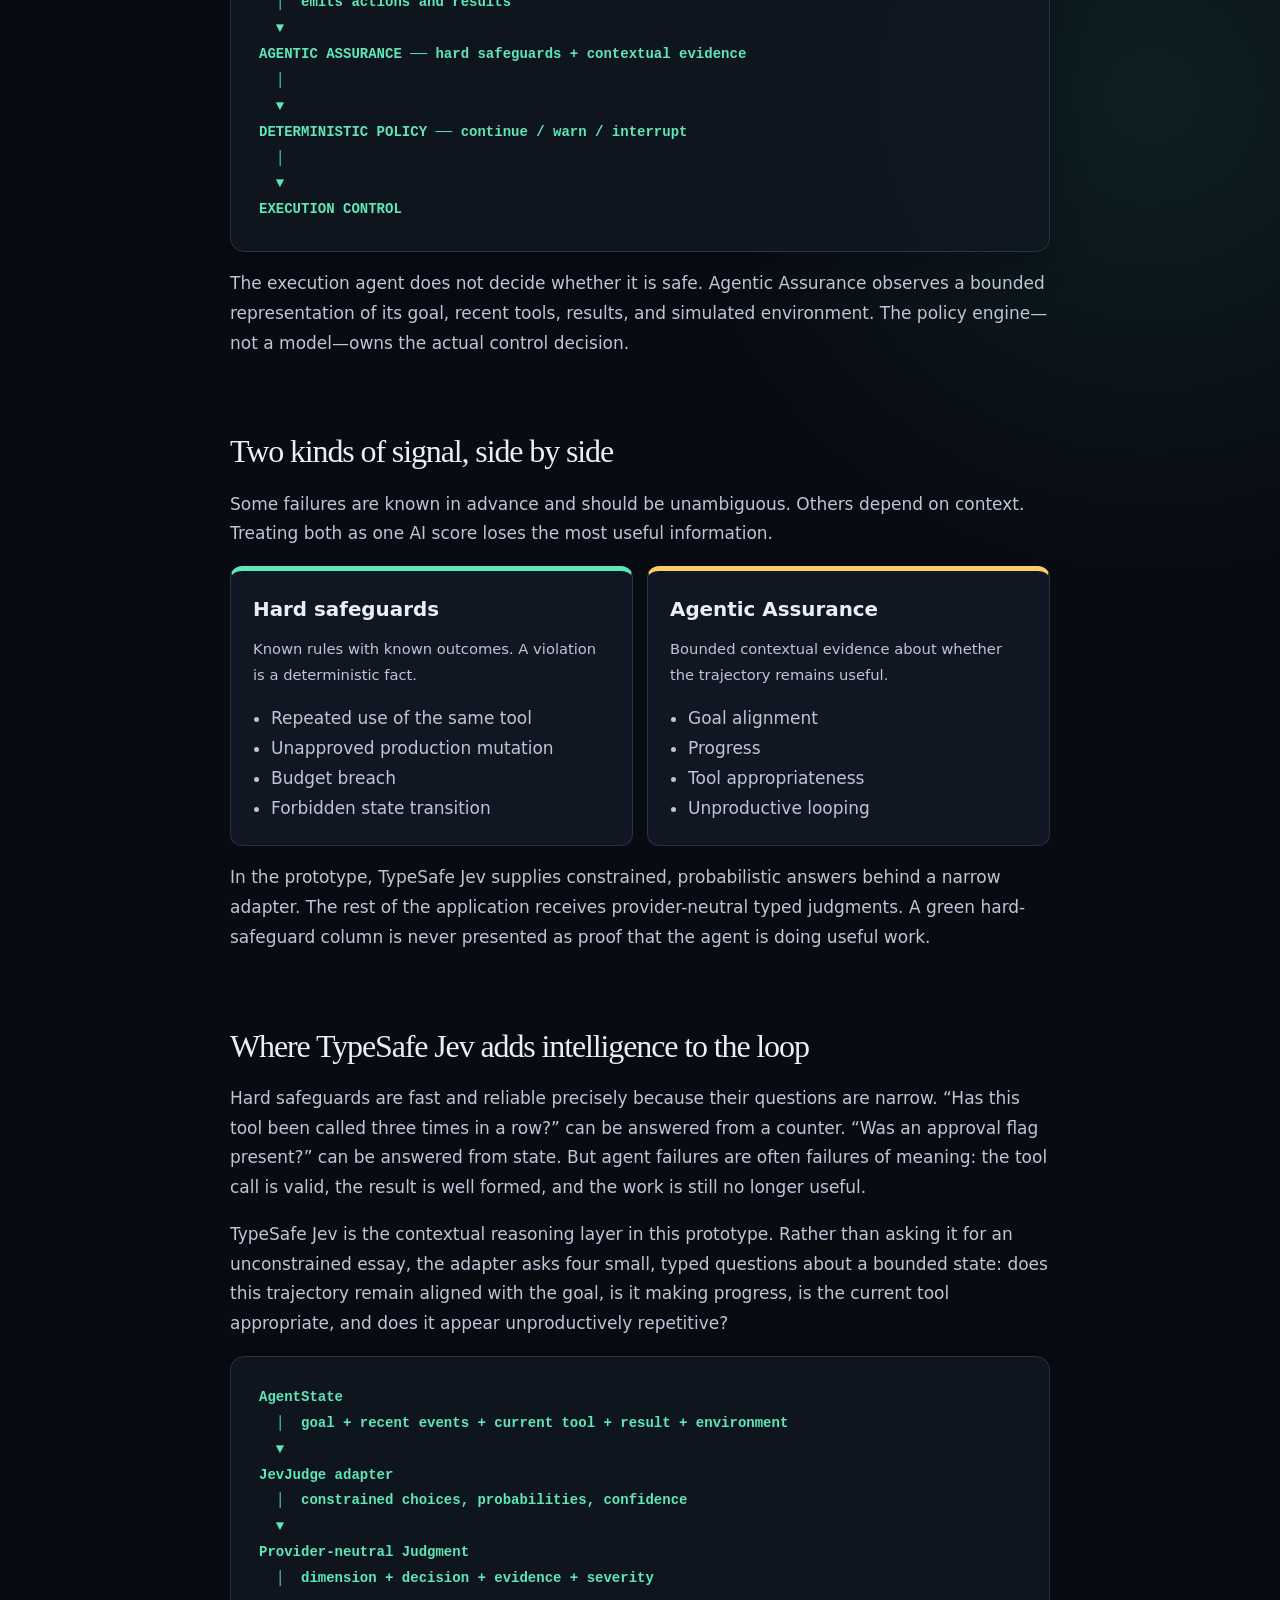
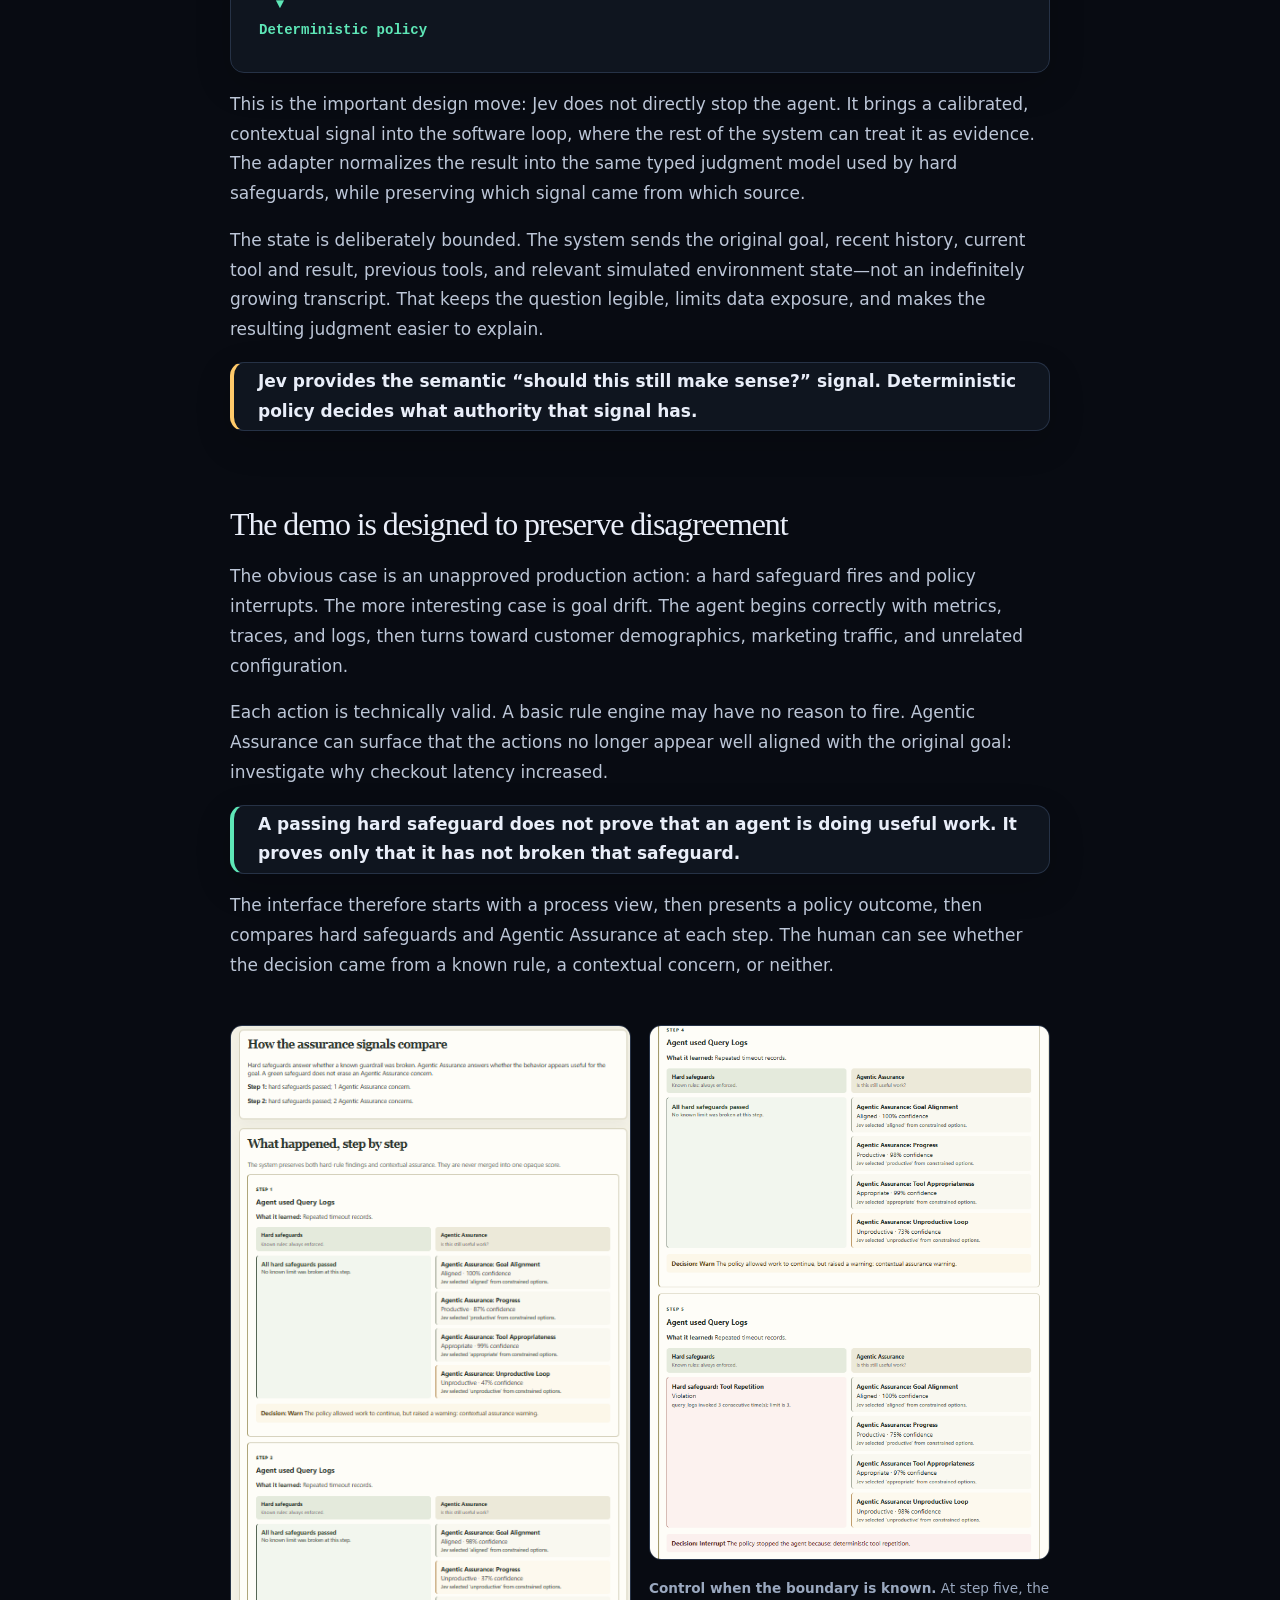
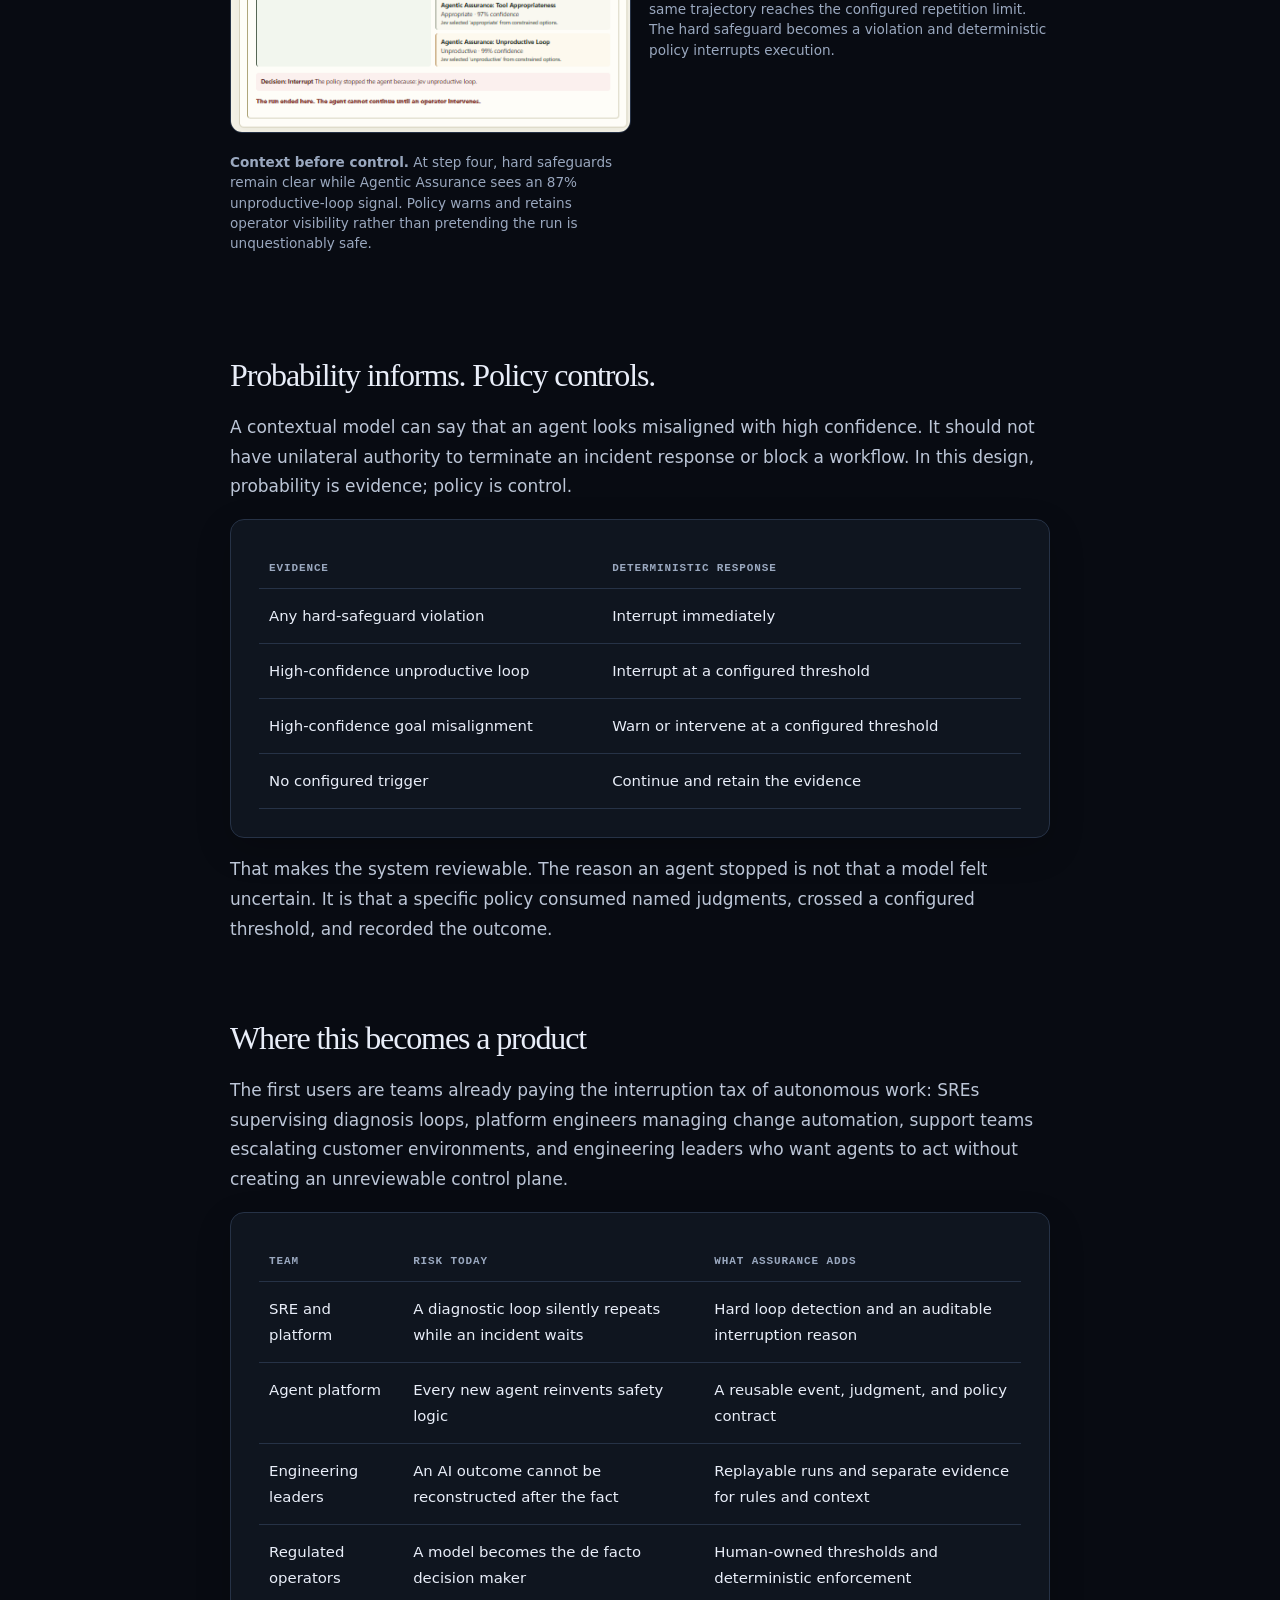
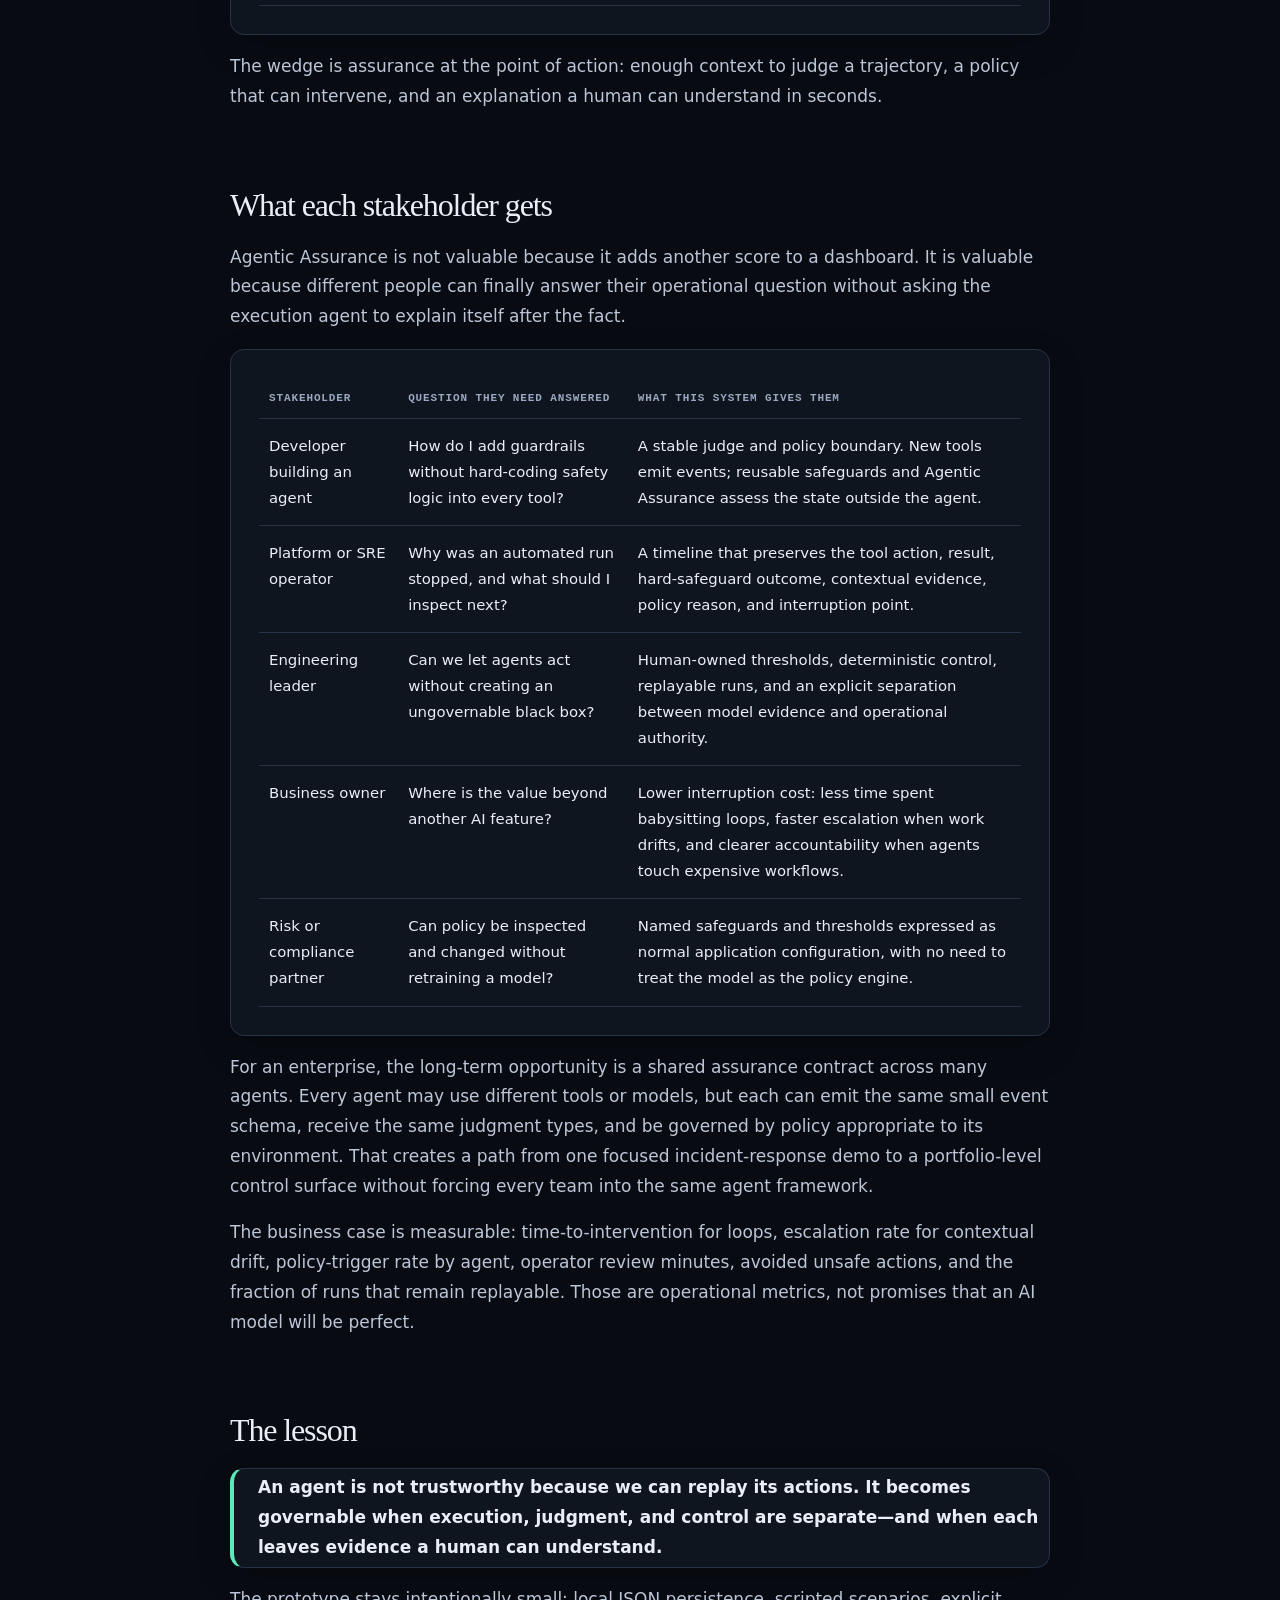
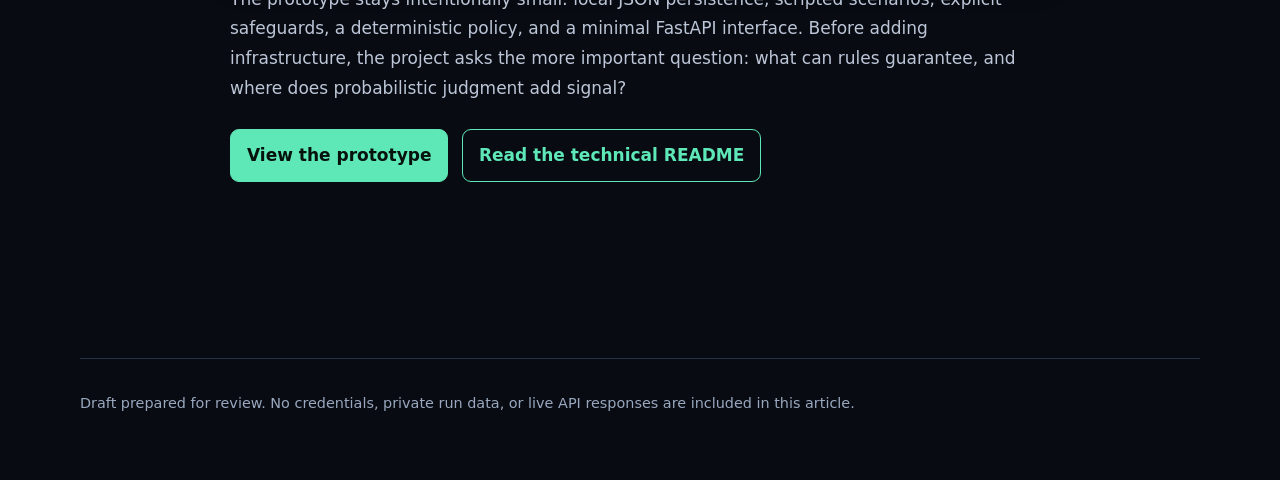
==== commit 8acc57c7: "docs: sharpen assurance article title" ====
--- a/BLOG_POST.html
+++ b/BLOG_POST.html
@@ -3,7 +3,7 @@
 <head>
   <meta charset="utf-8">
   <meta name="viewport" content="width=device-width, initial-scale=1">
-  <title>The Agent That Needed an Assurance Plane</title>
+  <title>The Agent Had Tools. Who Had the Kill Switch?</title>
   <meta name="description" content="A draft article on separating execution agents from Agentic Assurance: hard safeguards, contextual evidence, deterministic policy, and human-readable intervention.">
   <style>
     :root { --ink:#e9eef9; --muted:#9aa8bf; --paper:#080b12; --card:#101722; --line:#263246; --khaki:#ffca6a; --forest:#5ee7b7; --sage:#172339; --amber:#ffca6a; --red:#ff7c89; }
@@ -27,7 +27,7 @@
     <nav><a href="./README.md">← Project README</a><a href="https://github.com/mailtotanvir/Agent-Assurance-Plane">GitHub ↗</a></nav>
     <header>
       <div class="eyebrow">Agentic systems · September 2026 · Draft for review</div>
-      <h1>The agent that needed an assurance plane.</h1>
+      <h1>The agent had tools. Who had the kill switch?</h1>
       <p class="lede">An agent can leave a perfect-looking trace and still be doing the wrong thing. I built a small runtime layer around that gap: one component executes, another independently asks whether its behavior is safe, productive, and still pointed at the user’s goal.</p>
       <div class="stats">
         <div class="stat"><strong>2</strong><span>independent runtime roles</span></div>
